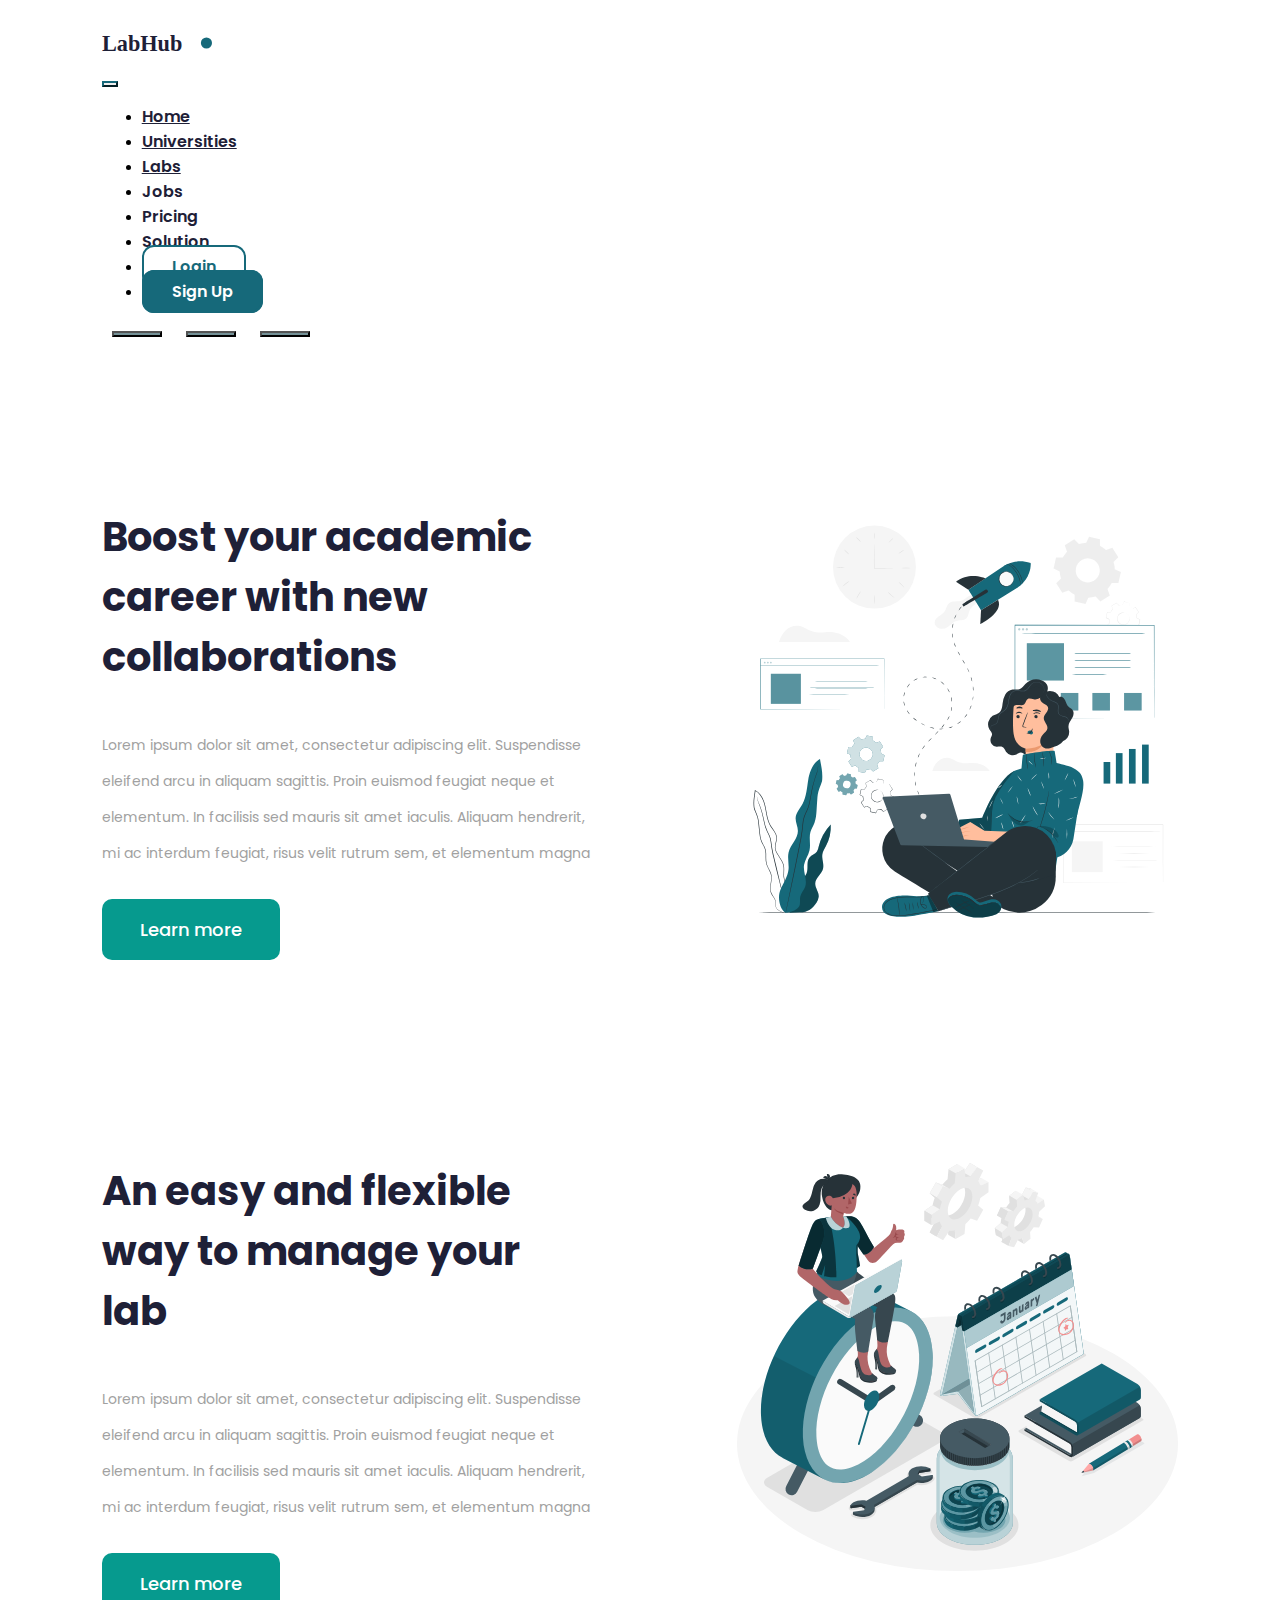
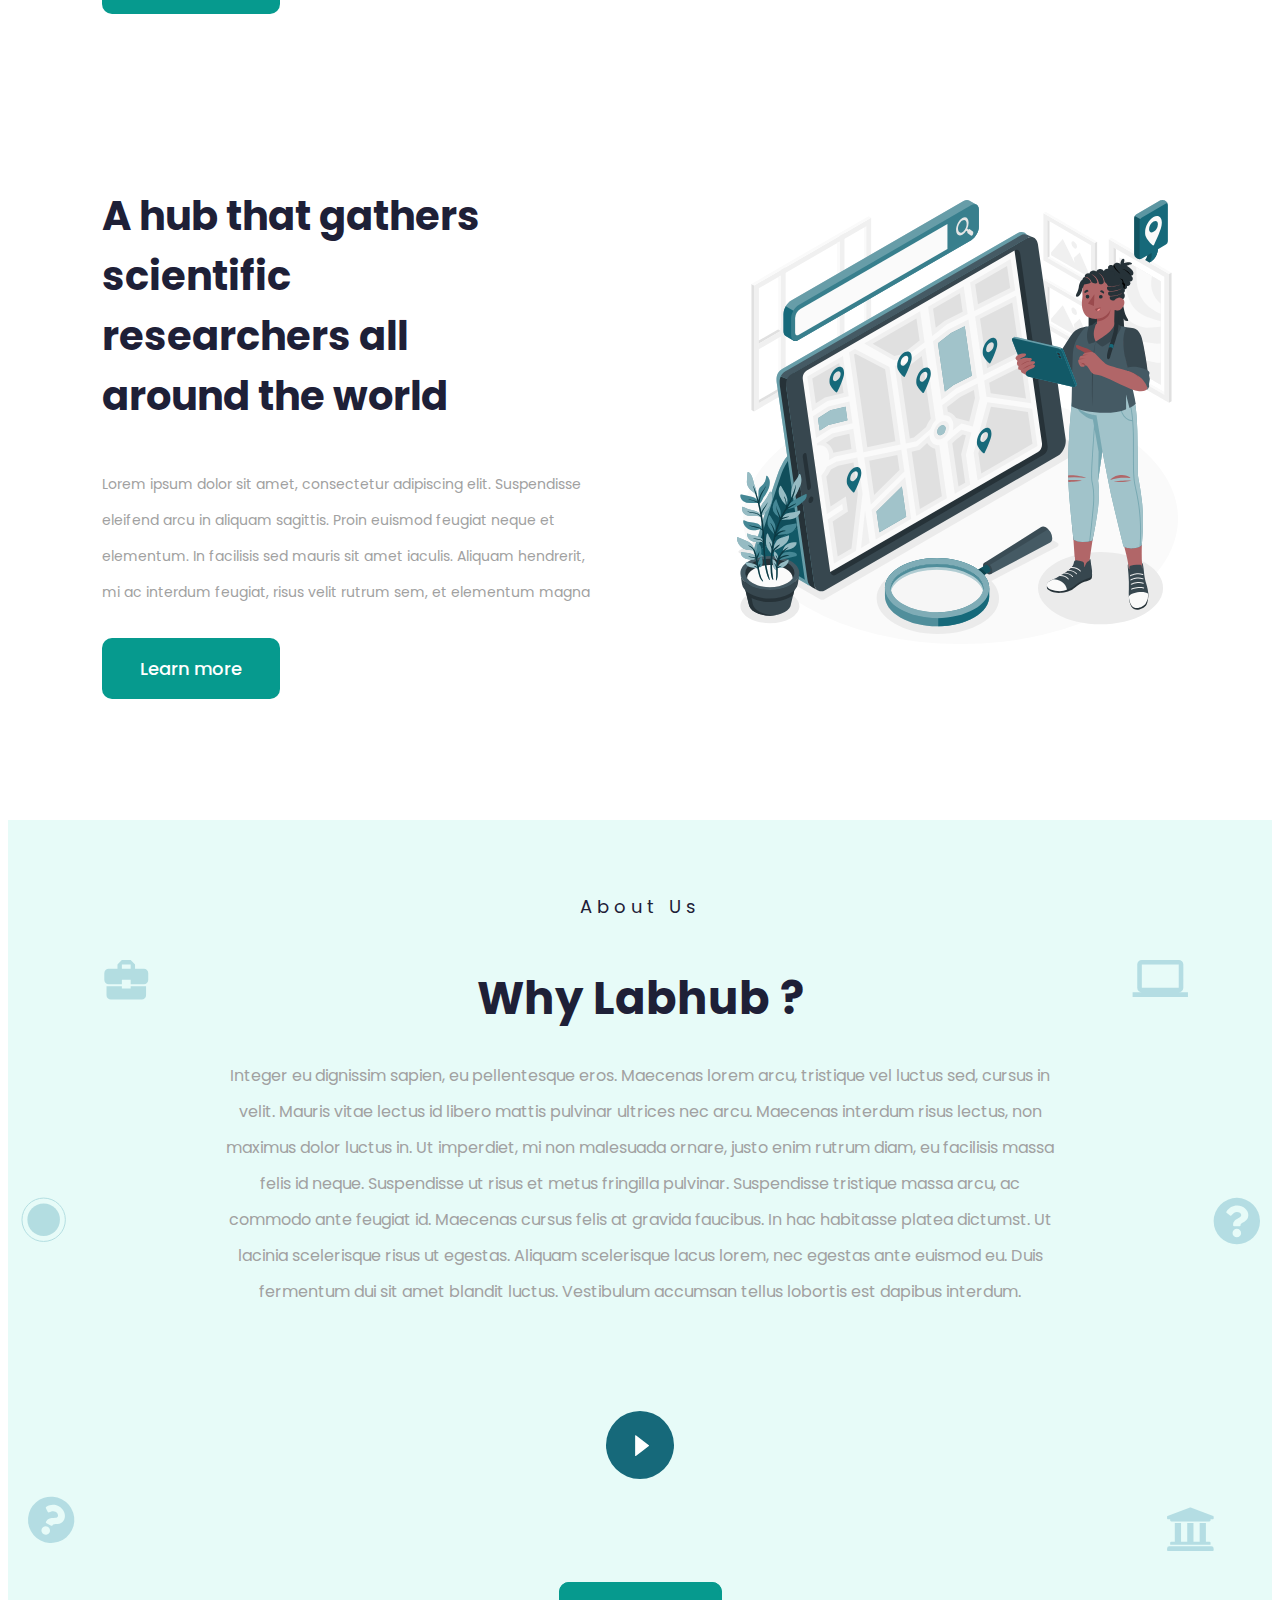
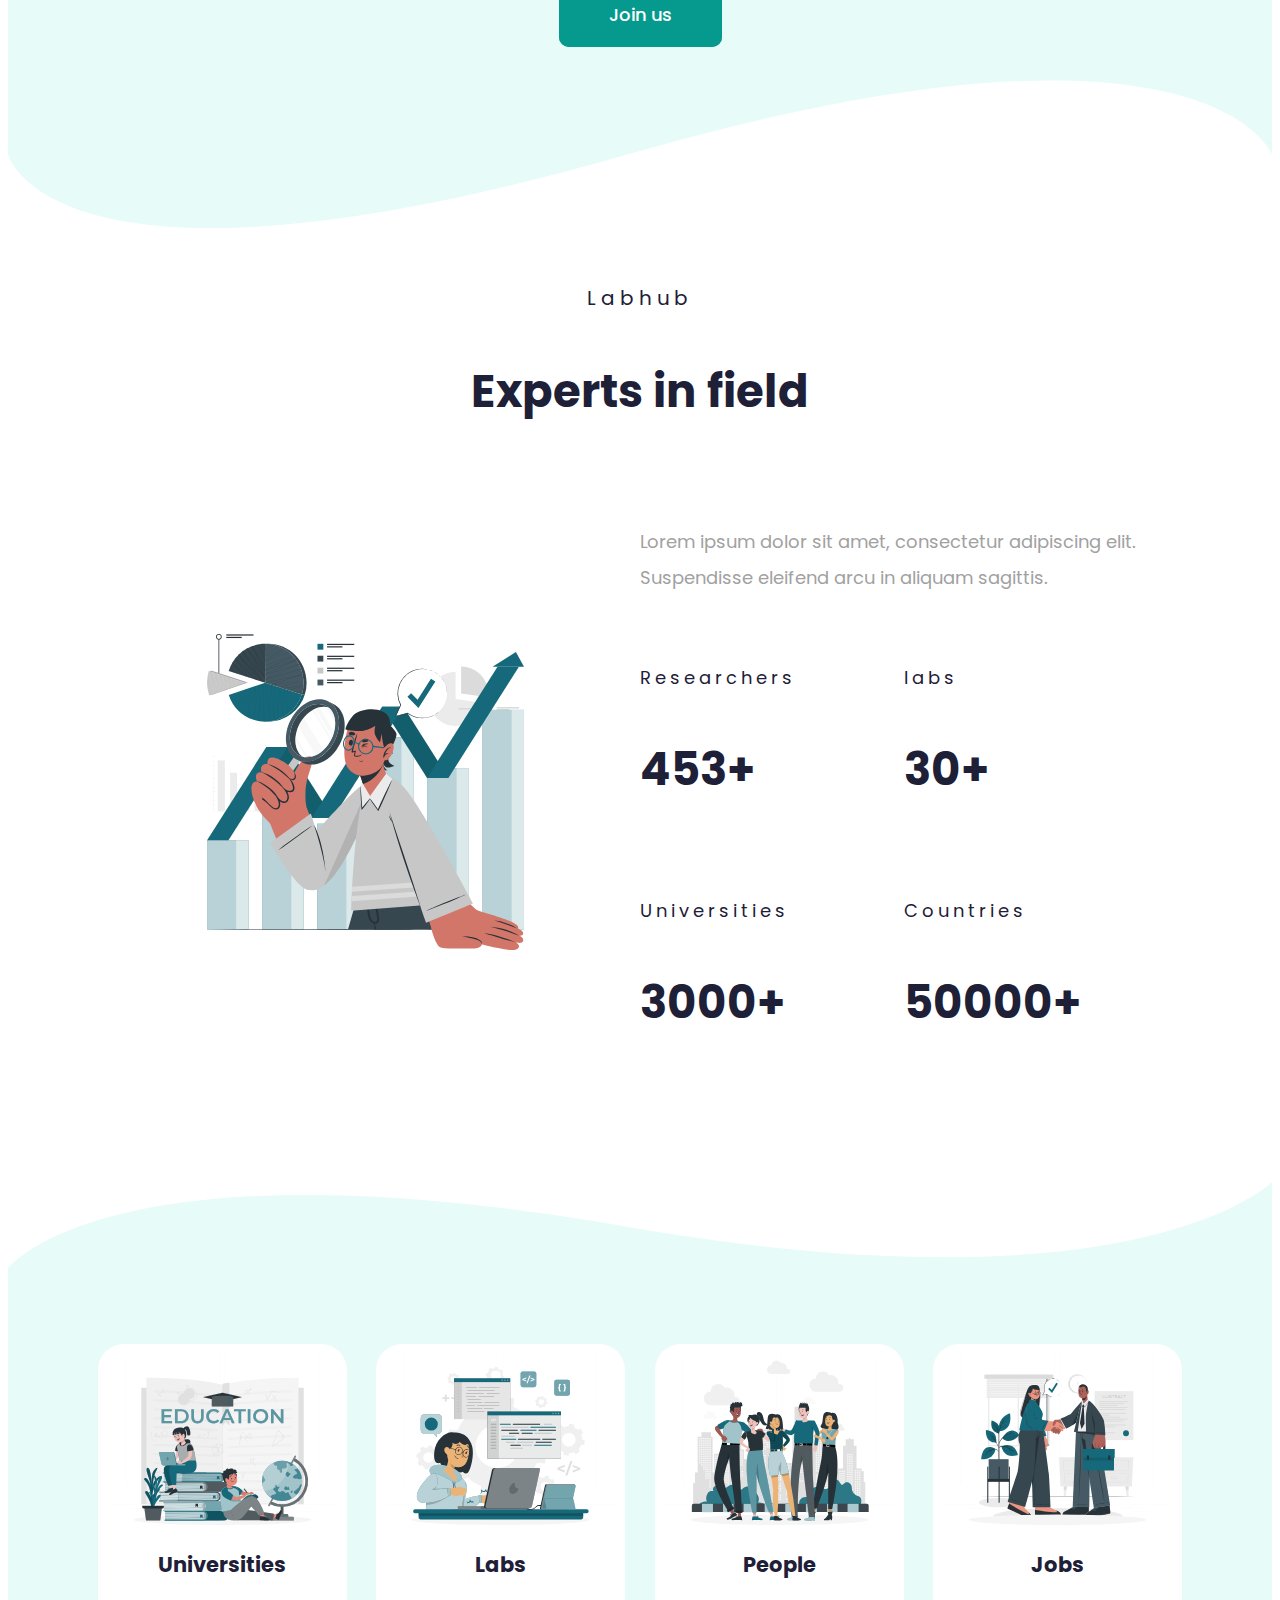
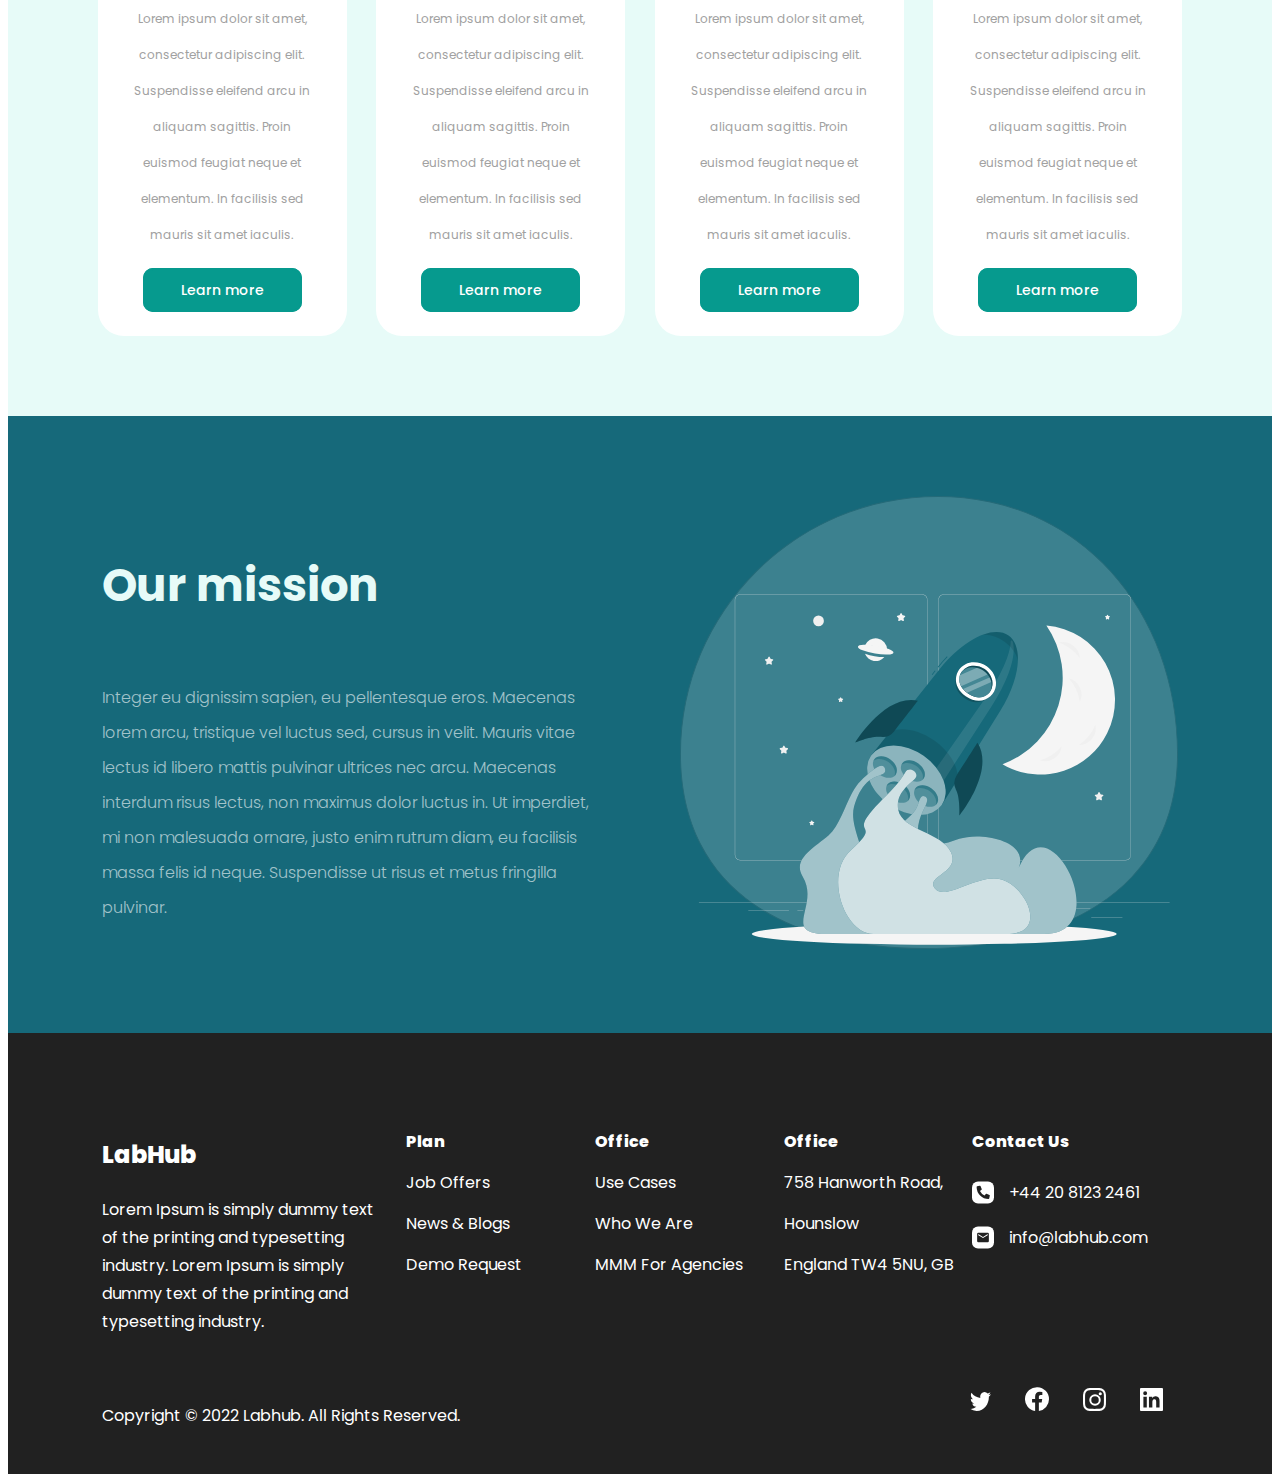
==== index.html @ 0282ce6e "add interval to carousel in home page" ====
<!DOCTYPE html>
<html lang="en">
  <head>
    <meta charset="UTF-8" />
    <meta http-equiv="X-UA-Compatible" content="IE=edge" />
    <meta name="viewport" content="width=device-width, initial-scale=1.0" />
    <link rel="stylesheet" href="css/home.css" type="text/css" />
    <link
      href="https://cdn.jsdelivr.net/npm/bootstrap@5.1.3/dist/css/bootstrap.min.css"
      rel="stylesheet"
      integrity="sha384-1BmE4kWBq78iYhFldvKuhfTAU6auU8tT94WrHftjDbrCEXSU1oBoqyl2QvZ6jIW3"
      crossorigin="anonymous"
    />
    <title>LabHub</title>
  </head>
  <body>
    <!-- Navbar -->
    <section id="home__navigation">
      <nav class="navbar navbar-expand-lg navbar-light">
        <div class="container-fluid menu">
          <div>
            <img class="logo" src="./img/logo.svg" />
          </div>
          <button
            class="navbar-toggler"
            type="button"
            data-bs-toggle="collapse"
            data-bs-target="#navbarNav"
            aria-controls="navbarNav"
            aria-expanded="false"
            aria-label="Toggle navigation"
          >
            <span class="navbar-toggler-icon"></span>
          </button>
          <div
            class="collapse navbar-collapse justify-content-end"
            id="navbarNav"
          >
            <ul class="navbar-nav">
              <li class="nav-item">
                <a class="nav-link active-page" href="/home.html">Home</a>
              </li>
              <li class="nav-item">
                <a class="nav-link" href="">Universities</a>
              </li>
              <li class="nav-item">
                <a class="nav-link" href="/labs.html">Labs</a>
              </li>
              <li class="nav-item">
                <a class="nav-link">Jobs</a>
              </li>
              <li class="nav-item">
                <a class="nav-link">Pricing</a>
              </li>
              <li class="nav-item">
                <a class="nav-link">Solution</a>
              </li>
              <li class="nav-item">
                <a class="nav-link">Login</a>
              </li>
              <li class="nav-item">
                <a class="nav-link">Sign Up</a>
              </li>
            </ul>
          </div>
        </div>
      </nav>
    </section>

    <!-- Section manage lab ------->
    <section id="home__manage__lab">
      <div
        id="carouselExampleCaptions"
        class="carousel slide"
        data-interval="1000"
        data-bs-ride="carousel"
      >
        <div class="carousel-indicators">
          <button
            type="button"
            data-bs-target="#carouselExampleCaptions"
            data-bs-slide-to="0"
            class="active"
            aria-current="true"
            aria-label="Slide 1"
          ></button>
          <button
            type="button"
            data-bs-target="#carouselExampleCaptions"
            data-bs-slide-to="1"
            aria-label="Slide 2"
          ></button>
          <button
            type="button"
            data-bs-target="#carouselExampleCaptions"
            data-bs-slide-to="2"
            aria-label="Slide 3"
          ></button>
        </div>
        <div class="carousel-inner">
          <div class="carousel-item active">
            <div class="section-manage-lab">
              <div class="description-manage-lab">
                <p>Boost your academic career with new collaborations</p>
                <p>
                  Lorem ipsum dolor sit amet, consectetur adipiscing elit.
                  Suspendisse eleifend arcu in aliquam sagittis. Proin euismod
                  feugiat neque et elementum. In facilisis sed mauris sit amet
                  iaculis. Aliquam hendrerit, mi ac interdum feugiat, risus
                  velit rutrum sem, et elementum magna
                </p>
                <div class="learn-more">
                  <a class="btn-learn-more">Learn more</a>
                </div>
              </div>
              <div class="time-management">
                <img src="./img/startup-life-pana.svg" />
              </div>
            </div>
          </div>
          <div class="carousel-item">
            <div class="section-manage-lab">
              <div class="description-manage-lab">
                <p>An easy and flexible way to manage your lab</p>
                <p>
                  Lorem ipsum dolor sit amet, consectetur adipiscing elit.
                  Suspendisse eleifend arcu in aliquam sagittis. Proin euismod
                  feugiat neque et elementum. In facilisis sed mauris sit amet
                  iaculis. Aliquam hendrerit, mi ac interdum feugiat, risus
                  velit rutrum sem, et elementum magna
                </p>
                <div class="learn-more">
                  <a class="btn-learn-more">Learn more</a>
                </div>
              </div>
              <div class="time-management">
                <img src="./img/time-management.svg" />
              </div>
            </div>
          </div>
          <div class="carousel-item">
            <div class="section-manage-lab">
              <div class="description-manage-lab">
                <p>
                  A hub that gathers scientific researchers all around the world
                </p>
                <p>
                  Lorem ipsum dolor sit amet, consectetur adipiscing elit.
                  Suspendisse eleifend arcu in aliquam sagittis. Proin euismod
                  feugiat neque et elementum. In facilisis sed mauris sit amet
                  iaculis. Aliquam hendrerit, mi ac interdum feugiat, risus
                  velit rutrum sem, et elementum magna
                </p>
                <div class="learn-more">
                  <a class="btn-learn-more">Learn more</a>
                </div>
              </div>
              <div class="time-management">
                <img src="./img/location-search-amico.svg" />
              </div>
            </div>
          </div>
        </div>
      </div>
    </section>
    <!-- About Us -->
    <section id="home__about__us">
      <div class="about-labhub">
        <div class="icons">
          <img class="img-icons" src="./img/icons.svg" alt="" />
        </div>
        <div class="why-labhub">
          <p>About Us</p>
          <p>Why Labhub ?</p>
          <p>
            Integer eu dignissim sapien, eu pellentesque eros. Maecenas lorem
            arcu, tristique vel luctus sed, cursus in velit. Mauris vitae lectus
            id libero mattis pulvinar ultrices nec arcu. Maecenas interdum risus
            lectus, non maximus dolor luctus in. Ut imperdiet, mi non malesuada
            ornare, justo enim rutrum diam, eu facilisis massa felis id neque.
            Suspendisse ut risus et metus fringilla pulvinar. Suspendisse
            tristique massa arcu, ac commodo ante feugiat id. Maecenas cursus
            felis at gravida faucibus. In hac habitasse platea dictumst. Ut
            lacinia scelerisque risus ut egestas. Aliquam scelerisque lacus
            lorem, nec egestas ante euismod eu. Duis fermentum dui sit amet
            blandit luctus. Vestibulum accumsan tellus lobortis est dapibus
            interdum.
          </p>

          <div class="media">
            <video id="video">
              <source src="./video/teams-video.mp4" />
            </video>
            <img
              id="btn-play"
              src="./img/play.svg"
              alt=""
              onclick="playPause()"
            />
          </div>
          <div class="join-us"><a class="btn-join">Join us</a></div>
        </div>
      </div>
      <!-- Experts field -->
    </section>
    <section id="home__experts__field">
      <div class="experts">
        <p>Labhub</p>
        <p>Experts in field</p>
      </div>
    </section>
    <!-- Statistics -->
    <section id="home__statistics">
      <div class="analyze">
        <div class="data">
          <img src="./img/analyze-cuate.svg" alt="" />
        </div>
        <div class="data-statistics">
          <div class="description-data">
            <p>
              Lorem ipsum dolor sit amet, consectetur adipiscing elit.
              Suspendisse eleifend arcu in aliquam sagittis.
            </p>
          </div>
          <div class="researchers-labs">
            <div class="researchers">
              <p>Researchers</p>
              <p><span id="researchers-animation" class="researchers-counter">453</span>+</p>
            </div>
            <div class="labs">
              <p>labs</p>
              <p><span id="expert-lab-animation">30</span>+</p>
            </div>
          </div>
          <div class="universities-countries">
            <div class="universities">
              <p>Universities</p>
              <p><span id="expert-universitites-animation" class="universities-counter">3000</span>+</p>
            </div>
            <div class="countries">
              <p>Countries</p>
              <p><span id="expert-countries-animation">50000</span>+</p>
            </div>
          </div>
        </div>
      </div>
    </section>
    <!-- Details Labhub -->
    <section id="home__details__labhub">
      <div class="details-cover">
        <div class="services">
          <div class="details-services">
            <img src="./img/universities.svg" />
            <p>Universities</p>
            <p>
              Lorem ipsum dolor sit amet, consectetur adipiscing elit.
              Suspendisse eleifend arcu in aliquam sagittis. Proin euismod
              feugiat neque et elementum. In facilisis sed mauris sit amet
              iaculis.
            </p>
            <a class="btn-learn">Learn more</a>
          </div>

          <div class="details-services">
            <img src="./img/labs.svg" />
            <p>Labs</p>
            <p>
              Lorem ipsum dolor sit amet, consectetur adipiscing elit.
              Suspendisse eleifend arcu in aliquam sagittis. Proin euismod
              feugiat neque et elementum. In facilisis sed mauris sit amet
              iaculis.
            </p>
            <a class="btn-learn">Learn more</a>
          </div>

          <div class="details-services">
            <img src="./img/people.svg" />
            <p>People</p>
            <p>
              Lorem ipsum dolor sit amet, consectetur adipiscing elit.
              Suspendisse eleifend arcu in aliquam sagittis. Proin euismod
              feugiat neque et elementum. In facilisis sed mauris sit amet
              iaculis.
            </p>
            <a class="btn-learn">Learn more</a>
          </div>

          <div class="details-services">
            <img src="./img/jobs.svg" />
            <p>Jobs</p>
            <p>
              Lorem ipsum dolor sit amet, consectetur adipiscing elit.
              Suspendisse eleifend arcu in aliquam sagittis. Proin euismod
              feugiat neque et elementum. In facilisis sed mauris sit amet
              iaculis.
            </p>
            <a class="btn-learn">Learn more</a>
          </div>
        </div>
      </div>
    </section>
    <!-- Our Mission -->
    <section id="home__our__mission">
      <div class="mission">
        <div class="details-mission">
          <p>Our mission</p>
          <p>
            Integer eu dignissim sapien, eu pellentesque eros. Maecenas lorem
            arcu, tristique vel luctus sed, cursus in velit. Mauris vitae lectus
            id libero mattis pulvinar ultrices nec arcu. Maecenas interdum risus
            lectus, non maximus dolor luctus in. Ut imperdiet, mi non malesuada
            ornare, justo enim rutrum diam, eu facilisis massa felis id neque.
            Suspendisse ut risus et metus fringilla pulvinar.
          </p>
        </div>
        <div class="rocket">
          <img src="./img/to-the-stars.svg" />
        </div>
      </div>
    </section>
    <!-- Footer -->
    <footer id="home__footer">
      <div class="our-links">
        <div class="description-labhub">
          <p>LabHub</p>
          <p>
            Lorem Ipsum is simply dummy text of the printing and typesetting
            industry. Lorem Ipsum is simply dummy text of the printing and
            typesetting industry.
          </p>
        </div>
        <div class="details-link">
          <p>Plan</p>
          <p class="custom-links">Job Offers</p>
          <p class="custom-links">News & Blogs</p>
          <p class="custom-links">Demo Request</p>
        </div>
        <div class="details-link">
          <p>Office</p>
          <p class="custom-links">Use Cases</p>
          <p class="custom-links">Who We Are</p>
          <p class="custom-links">MMM For Agencies</p>
        </div>
        <div class="details-link">
          <p>Office</p>
          <p class="custom-links">758 Hanworth Road,</p>
          <p class="custom-links">Hounslow</p>
          <p class="custom-links">England TW4 5NU, GB</p>
        </div>
        <div class="contact-us">
          <p>Contact Us</p>
          <div class="number-phone">
            <img src="./img/phone.svg" />
            <p>+44 20 8123 2461</p>
          </div>
          <div class="email">
            <img src="./img/email.svg" />
            <p>info@labhub.com</p>
          </div>
        </div>
      </div>
      <div class="social-media">
        <div class="copyrigt">
          <p>Copyright © 2022 Labhub. All Rights Reserved.</p>
        </div>
        <div class="social-media-img">
          <img src="./img/logo-twitter.svg" />
          <img src="./img/logo-facebook.svg" />
          <img src="./img/logo-instagram.svg" />
          <img src="./img/logo-linkedin.svg" />
        </div>
      </div>
    </footer>
    <script
      src="https://cdn.jsdelivr.net/npm/bootstrap@5.1.3/dist/js/bootstrap.bundle.min.js"
      integrity="sha384-ka7Sk0Gln4gmtz2MlQnikT1wXgYsOg+OMhuP+IlRH9sENBO0LRn5q+8nbTov4+1p"
      crossorigin="anonymous"
    ></script>
    <script src="js/home.js"></script>
  </body>
</html>
---- css/home.css ----
@import url(../font.css);

html {
  height: 100%;
}

body {
  height: 100%;
}

/* Navbar */
#home__navigation .logo {
  vertical-align: initial;
  width: 110px;
  height: 46px;
}
#home__navigation .menu {
  padding-left: 7.321vw;
  padding-right: 7.321vw;
  margin-top: 20px;
}
#home__navigation ul li a {
  font-family: Poppins-SemiBold;
  font-size: 16px;
  font-weight: 900;
  color: #1e2037;
  margin-right: 16px;
  cursor: pointer;
}
#home__navigation .navbar-toggler:focus {
  box-shadow: 0 0 0 0.1rem;
}
#home__navigation .navbar-light .navbar-toggler {
  color: #16697a;
  border-color: #16697a;
}

#home__navigation ul li:nth-child(7) a {
  font-family: Poppins-SemiBold;
  color: #16697a;
  font-size: 16px;
  border-radius: 12px;
  border: 2px solid #16697a;
  padding: 8px 28px;
}
#home__navigation ul li:nth-child(8) a {
  font-family: Poppins-SemiBold;
  color: #ffffff;
  font-size: 16px;
  border-radius: 12px;
  border: 2px solid #16697a;
  background-color: #16697a;
  padding: 8px 28px;
  margin-right: 0px;
}

#home__manage__lab {
  /*   min-height: calc(100vh - 45px); */
  padding-left: 7.321vw;
  margin-bottom: 60px;
  padding-right: 7.321vw;
}
#home__manage__lab .section-manage-lab {
  margin-top: 100px;
  display: flex;
}
#home__manage__lab .description-manage-lab {
  width: 50%;
}
#home__manage__lab .time-management {
  width: 50%;
  text-align: end;
}
#home__manage__lab .section-manage-lab p:nth-child(1) {
  font-family: Poppins-Bold;
  font-size: 40px;
  color: #1e2037;
  margin-bottom: 40px;
  padding-right: 80px;
}
#home__manage__lab .section-manage-lab p:nth-child(2) {
  font-family: Poppins-Regular;
  font-size: 0.85vw;
  color: #a1a1a1;
  line-height: 36px;
  padding-right: 35px;
}

#home__manage__lab .learn-more {
  margin-top: 45px;
  padding-bottom: 20px;
}
#home__manage__lab .btn-learn-more {
  padding: 18px 38px;
  background-color: #069a8e;
  border-radius: 10px;
  border-color: #069a8e;
  border-style: none;
  color: white;
  text-align: center;
  cursor: pointer;
  font-family: Poppins-Medium;
  font-size: 18px;
  text-decoration: none;
}
#home__manage__lab .time-management img {
  width: 550px;
  height: 550px;
}
#home__manage__lab .carousel {
  padding-bottom: 58px;
}
#home__manage__lab .carousel-indicators {
  margin-bottom: 0rem;
}
#home__manage__lab .carousel-indicators [data-bs-target] {
  width: 50px;
  height: 6px;
  margin-right: 10px;
  margin-left: 10px;
}
#home__manage__lab .carousel-indicators button {
  background-color: #749197;
}
/* About Us */
#home__about__us .about-labhub {
  background: url("../img/about-us.svg") no-repeat 5% 100%;
  background-size: cover;
  padding-top: 140px;
  padding-bottom: 200px;
}
#home__about__us .icons {
  text-align: center;
}
#home__about__us .img-icons {
  max-width: 100%;
  max-height: 100%;
}
#home__about__us .why-labhub {
  margin-top: -680px;
  text-align: center;
  padding-right: 200px;
  padding-left: 200px;
}
#home__about__us .why-labhub p:nth-child(1) {
  font-family: Poppins-Regular;
  font-size: 18px;
  color: #1e2037;
  letter-spacing: 5px;
}
#home__about__us .why-labhub p:nth-child(2) {
  font-family: Poppins-Bold;
  font-size: 45px;
  color: #1e2037;
  margin-bottom: 25px;
}
#home__about__us .why-labhub p:nth-child(3) {
  font-family: Poppins-Regular;
  font-size: 16px;
  color: #a1a1a1;
  line-height: 36px;
  margin-bottom: 60px;
}
#home__about__us .media {
  padding-bottom: 26px;
  display: flex;
  justify-content: center;
  align-items: center;
  border-radius: 20px;
  overflow: hidden;
  position: relative;
}
#home__about__us .media img {
  position: absolute;
  cursor: pointer;
}

video {
  width: 40vw;
  border-radius: 28px;
  cursor: pointer;
  position: relative;
  left: 0;
  top: 0;
  opacity: 1;
}

#home__about__us .btn-join {
  font-family: Poppins-Medium;
  color: #ffffff;
  font-size: 18px;
  border-radius: 10px;
  border: 2px solid #069a8e;
  background-color: #069a8e;
  padding: 18px 48px;
  text-decoration: none;
  cursor: pointer;
}
#home__about__us .join-us {
  margin-top: 55px;
}
/* Expert Field */
#home__experts__field .experts {
  text-align: center;
  margin-top: 55px;
}
#home__experts__field .experts p:nth-child(1) {
  font-family: Poppins-Regular;
  font-size: 20px;
  color: #1e2037;
  letter-spacing: 5px;
}
#home__experts__field .experts p:nth-child(2) {
  font-family: Poppins-Bold;
  font-size: 45px;
  color: #1e2037;
}
/*Statistics*/
#home__statistics {
  padding-left: 7.321vw;
  padding-right: 7.321vw;
}
#home__statistics .analyze {
  display: flex;
  text-align: center;
  margin-top: 80px;
}
#home__statistics .data-statistics {
  width: 50%;
  text-align: left;
  padding-right: 10px;
  padding-left: 10px;
}
#home__statistics .data {
  width: 50%;
}
#home__statistics .data img {
  width: 60%;
}
#home__statistics .researchers-labs {
  display: flex;
  margin-bottom: 30px;
}
#home__statistics .universities-countries {
  display: flex;
}
#home__statistics .researchers {
  width: 50%;
}
#home__statistics .labs {
  width: 50%;
}
#home__statistics .universities {
  width: 50%;
}
#home__statistics .countries {
  width: 50%;
}
#home__statistics .description-data p {
  font-family: Poppins-Regular;
  font-size: 18px;
  color: #a1a1a1;
  line-height: 36px;
  text-align: start;
  margin-bottom: 50px;
}
#home__statistics .researchers p:nth-child(1) {
  font-family: Poppins-Regular;
  font-size: 18px;
  color: #1e2037;
  margin-bottom: 7px;
  letter-spacing: 4px;
}

#home__statistics .researchers p:nth-child(2) {
  font-family: Poppins-Bold;
  font-size: 45px;

  color: #1e2037;
}
#home__statistics .labs p:nth-child(1) {
  font-family: Poppins-Regular;
  font-size: 18px;
  color: #1e2037;
  margin-bottom: 7px;
  letter-spacing: 4px;
}

#home__statistics .labs p:nth-child(2) {
  font-family: Poppins-Bold;
  font-size: 45px;
  color: #1e2037;
}

#home__statistics .universities p:nth-child(1) {
  font-family: Poppins-Regular;
  font-size: 18px;
  color: #1e2037;
  margin-bottom: 7px;
  letter-spacing: 4px;
}

#home__statistics .universities p:nth-child(2) {
  font-family: Poppins-Bold;
  font-size: 45px;
  color: #1e2037;
}

#home__statistics .countries p:nth-child(1) {
  font-family: Poppins-Regular;
  font-size: 18px;
  color: #1e2037;
  margin-bottom: 7px;
  letter-spacing: 4px;
}

#home__statistics .countries p:nth-child(2) {
  font-family: Poppins-Bold;
  font-size: 45px;
  color: #1e2037;
}

/*Details labhub*/
#home__details__labhub .details-cover {
  background: url("../img/cover-details.svg") no-repeat 0% 0%;
  background-size: cover;
  padding-bottom: 80px;
  padding-top: 2px;
  margin-top: 100px;
}
#home__details__labhub .services {
  display: flex;
  text-align: center;
  justify-content: space-evenly;
  flex-wrap: wrap;
  padding-left: 60px;
  padding-right: 60px;
  margin-top: 160px;
}
#home__details__labhub .details-services {
  background-color: #ffffff;
  width: 20%;
  border-radius: 26px;
  padding-left: 10px;
  padding-right: 10px;
  padding-top: 10px;
  padding-bottom: 35px;
}
#home__details__labhub .details-services img {
  width: 100%;
}
#home__details__labhub .details-services p:nth-child(2) {
  font-family: Poppins-Bold;
  font-size: 21px;
  color: #1e2037;
  margin-top: 20px;
}
#home__details__labhub .details-services p:nth-child(3) {
  font-family: Poppins-Regular;
  font-size: 0.8vw;
  color: #a1a1a1;
  line-height: 36px;
  padding: 0px 20px 15px 20px;
}
#home__details__labhub .btn-learn {
  font-family: Poppins-Medium;
  color: #ffffff;
  font-size: 14px;
  border-radius: 10px;
  border: 2px solid #069a8e;
  background-color: #069a8e;
  padding: 10px 36px;
  text-decoration: none;
  cursor: pointer;
}
#home__our__mission .mission {
  background-color: #16697a;
  display: flex;
  padding-left: 7.321vw;
  padding-right: 7.321vw;
  padding-top: 80px;
  padding-bottom: 80px;
  align-items: center;
}
#home__our__mission .details-mission {
  width: 50%;
  padding-right: 80px;
}
#home__our__mission .details-mission p:nth-child(1) {
  font-family: Poppins-Bold;
  font-size: 45px;
  color: #e7fbf8;
  padding-bottom: 15px;
}
#home__our__mission .details-mission p:nth-child(2) {
  font-family: Poppins-Light;
  font-size: 16px;
  color: #a2c3ca;
  line-height: 35px;
}
#home__our__mission .rocket {
  width: 50%;
  text-align: end;
}
#home__our__mission .rocket img {
  width: 80%;
}

/*Footer*/
#home__footer .our-links {
  background-color: #212121;
  color: #ffffff;
  display: flex;
  padding-right: 7.321vw;
  padding-left: 7.321vw;
  padding-top: 80px;
  padding-bottom: 10px;
}
#home__footer .description-labhub {
  width: 30%;
  padding-right: 15px;
}
#home__footer .details-link {
  width: 18%;
  padding-right: 15px;
}
#home__footer .contact-us {
  width: 18%;
  padding-right: 15px;
}
#home__footer .description-labhub p:nth-child(1) {
  font-family: Poppins-ExtraBold;
  font-size: 24px;
}
#home__footer .description-labhub p:nth-child(2) {
  font-family: Poppins-Regular;
  font-size: 16px;
  line-height: 28px;
}
#home__footer .details-link p:nth-child(1) {
  font-family: Poppins-ExtraBold;
  font-size: 16px;
}
#home__footer .custom-links {
  font-family: Poppins-Regular;
  font-size: 16px;
}
#home__footer .contact-us p:nth-child(1) {
  font-family: Poppins-ExtraBold;
  font-size: 16px;
}
#home__footer .number-phone {
  display: flex;
}
#home__footer .number-phone p {
  font-family: Poppins-Regular;
  font-size: 16px;
  margin: 10px 15px;
}
#home__footer .email p {
  font-family: Poppins-Regular;
  font-size: 16px;
  margin: 10px 15px;
}
#home__footer .email {
  display: flex;
}
#home__footer .social-media {
  padding-top: 25px;
  background-color: #212121;
  color: #ffffff;
  display: flex;
  padding-right: 7.321vw;
  padding-left: 7.321vw;
  padding-bottom: 30px;
}
#home__footer .copyrigt {
  width: 50%;
}
#home__footer .social-media-img {
  width: 50%;
  text-align: right;
}
#home__footer .social-media-img img {
  margin: 0 15px;
}
#home__footer .social-media .copyrigt p {
  font-family: Poppins-Regular;
  font-size: 16px;
}

/*  Media query */

@media (max-width: 1500px) {
  #home__manage__lab .section-manage-lab p:nth-child(2) {
    font-size: 14px;
  }
  #home__details__labhub .details-services p:nth-child(3) {
    font-size: 12px;
  }
}

@media (max-width: 1400px) {
  #home__navigation ul li a {
    margin-right: 12px;
  }
  #home__manage__lab .section-manage-lab {
    align-items: center;
  }
  #home__manage__lab .section-manage-lab p:nth-child(1) {
    padding-right: 95px;
    overflow-wrap: break-word;
  }
  #home__manage__lab .section-manage-lab p:nth-child(2) {
    line-height: 36px;
    overflow-wrap: break-word;
  }
  #home__manage__lab .time-management img {
    width: 82%;
  }
  #home__about__us .about-labhub {
    padding-left: 12px;
    padding-right: 12px;
  }
  #home__statistics .analyze {
    align-items: center;
  }
  #home__statistics .data-statistics img {
    width: 58%;
  }
  #home__our__mission .rocket img {
    width: 100%;
  }
}

@media (max-width: 1200px) {
  #home__navigation ul li:nth-child(7) a {
    padding: 8px 25px;
  }
  #home__navigation ul li:nth-child(8) a {
    padding: 8px 25px;
  }
  #home__about__us .why-labhub {
    margin-top: -58%;
  }
  video {
    height: 314px;
    width: 540px;
  }
  #home__details__labhub .details-services {
    width: 40%;
    margin-bottom: 30px;
  }
  #home__details__labhub .services {
    padding-left: 80px;
    padding-right: 80px;
  }
  #home__footer .description-labhub {
    width: 100%;
    margin-bottom: 35px;
  }
  #home__footer .details-link {
    width: 100%;
    margin-bottom: 35px;
  }
  #home__footer .contact-us {
    width: 100%;
    margin-bottom: 35px;
  }
  #home__footer .our-links {
    display: block;
    text-align: center;
  }
  #home__footer .number-phone {
    display: block;
  }
  #home__footer .email {
    display: block;
  }
  #home__footer .social-media {
    text-align: center;
    display: block;
  }
  #home__footer .copyrigt {
    width: 100%;
  }
  #home__footer .social-media-img {
    width: 100%;
    text-align: center;
  }
}
@media (max-width: 991px) {
 
  #home__navigation ul li:nth-child(7) a {
    margin-right: 0px;
    text-align: center;
    margin-bottom: 15px;
    margin-top: 15px;
    margin-left: 0px;
  }
  #home__navigation ul li:nth-child(8) a {
    margin-right: 0px;
    text-align: center;
  }
  #home__manage__lab .section-manage-lab {
    display: block;
    margin-top: 50px;
  }
  #home__manage__lab .section-manage-lab p:nth-child(1) {
    padding-right: 0px;
  }
  #home__manage__lab .section-manage-lab p:nth-child(2) {
    padding-right: 0px;
  }
  #home__manage__lab .description-manage-lab {
    width: 100%;
  }
  #home__manage__lab .time-management {
    width: 100%;
    margin-top: 45px;
    text-align: center;
  }
  #home__manage__lab .time-management img {
    width: 70%;
    height: auto;
  }
  #home__about__us .icons img {
    display: none;
  }
  #home__about__us .why-labhub {
    margin-top: -80px;
    padding-left: 30px;
    padding-right: 30px;
  }
  #home__about__us .about-labhub {
    background-image: none;
    background-color: #e7fbf8;
    height: auto;
    margin-top: 80px;
    padding-bottom: 70px;
  }

  #home__statistics .analyze {
    display: block;
  }
  #home__statistics .data {
    width: 100%;
  }
  #home__statistics .description-data p {
    text-align: center;
  }
  #home__statistics .data-statistics {
    width: 100%;
    margin-top: 25px;
  }
  #home__statistics .researchers-labs {
    text-align: center;
  }
  #home__statistics .universities-countries {
    text-align: center;
  }
  #home__details__labhub .details-cover {
    background-color: #e7fbf8;
  }
  #home__details__labhub .services {
    margin-top: 80px;
  }
  #home__our__mission .mission {
    display: block;
  }
  #home__our__mission .details-mission {
    width: 100%;
    padding-right: 10px;
    padding-left: 10px;
    text-align: center;
  }
  #home__our__mission .rocket {
    width: 100%;
    text-align: center;
    margin-top: 25px;
  }
  #home__our__mission .rocket img {
    width: 70%;
  }
}
@media (max-width: 768px) {
  #home__navigation .menu {
    padding-left: 5.321vw;
    padding-right: 5.321vw;
  }
  #home__manage__lab {
    padding-left: 5.321vw;
    padding-right: 5.321vw;
  }
  #home__manage__lab .description-manage-lab {
    text-align: center;
  }
  video {
    height: auto;
    width: 100%;
  }
  #home__details__labhub .services {
    padding-left: 20px;
    padding-right: 20px;
    display: block;
  }
  #home__details__labhub .details-services {
    width: 65%;
    margin-left: auto;
    margin-right: auto;
  }
  #home__our__mission .details-mission {
    text-align: center;
    padding-right: 25px;
    padding-left: 25px;
  }
}
@media (max-width: 500px) {
  #about-us .joins-us {
    margin-top: 25px;
  }
  #about-us .btn-join {
    padding: 16px 36px;
  }
  #home__statistics .researchers-labs {
    display: block;
    text-align: center;
    margin-top: 15px;
  }
  #home__statistics .universities-countries {
    display: block;
    text-align: center;
  }
  #home__statistics .researchers {
    width: 100%;
  }
  #home__statistics .labs {
    width: 100%;
  }
  #home__statistics .universities {
    width: 100%;
  }
  #home__statistics .countries {
    width: 100%;
  }
  #home__details__labhub .details-services {
    width: 85%;
  }
  #home__details__labhub .btn-learn {
    padding: 10px 20px;
  }
  #home__footer .social-media-img img {
    margin: 0px 5px;
  }
}

/*Animation*/
.animation-researchers::after {
  content: counter(count);
  animation: researchers 1s forwards;
  counter-reset: none;
}
.animation-labs::after {
  content: counter(count);
  animation: labs 1s forwards;
  counter-reset: none;
  scroll-behavior: smooth;
}
.animation-universities::after {
  content: counter(count);
  animation: universities 1s forwards;
  counter-reset: none;
}
.animation-countries::after {
  content: counter(count);
  animation: countries 1s forwards;
  counter-reset: none;
}
/* @keyframes countries {
  0% {
    counter-increment: count 0;
  }
  10% {
    counter-increment: count 1;
  }
  15% {
    counter-increment: count 2;
  }
  20% {
    counter-increment: count 3;
  }
  30% {
    counter-increment: count 4;
  }
  40% {
    counter-increment: count 5;
  }
  45% {
    counter-increment: count 6;
  }
  50% {
    counter-increment: count 7;
  }
  60% {
    counter-increment: count 8;
  }
  70% {
    counter-increment: count 9;
  }
  75% {
    counter-increment: count 10;
  }
  80% {
    counter-increment: count 11;
  }
  90% {
    counter-increment: count 12;
  }
  100% {
    counter-increment: count 13;
  }
}
@keyframes universities {
  0% {
    counter-increment: count 0;
  }
  20% {
    counter-increment: count 100;
  }
  40% {
    counter-increment: count 200;
  }
  60% {
    counter-increment: count 300;
  }
  70% {
    counter-increment: count 400;
  }
  80% {
    counter-increment: count 500;
  }
  100% {
    counter-increment: count 600;
  }
}

@keyframes labs {
  0% {
    counter-increment: count 0;
  }
  20% {
    counter-increment: count 250;
  }
  40% {
    counter-increment: count 500;
  }
  60% {
    counter-increment: count 750;
  }
  80% {
    counter-increment: count 1000;
  }
  100% {
    counter-increment: count 1250;
  }
}

@keyframes researchers {
  10% {
    counter-increment: count 1000;
  }
  20% {
    counter-increment: count 2000;
  }
  30% {
    counter-increment: count 3000;
  }
  40% {
    counter-increment: count 4000;
  }
  50% {
    counter-increment: count 5000;
  }
  60% {
    counter-increment: count 6000;
  }
  70% {
    counter-increment: count 7000;
  }
  80% {
    counter-increment: count 8000;
  }
  90% {
    counter-increment: count 9000;
  }
  100% {
    counter-increment: count 10000;
  }
}
 */
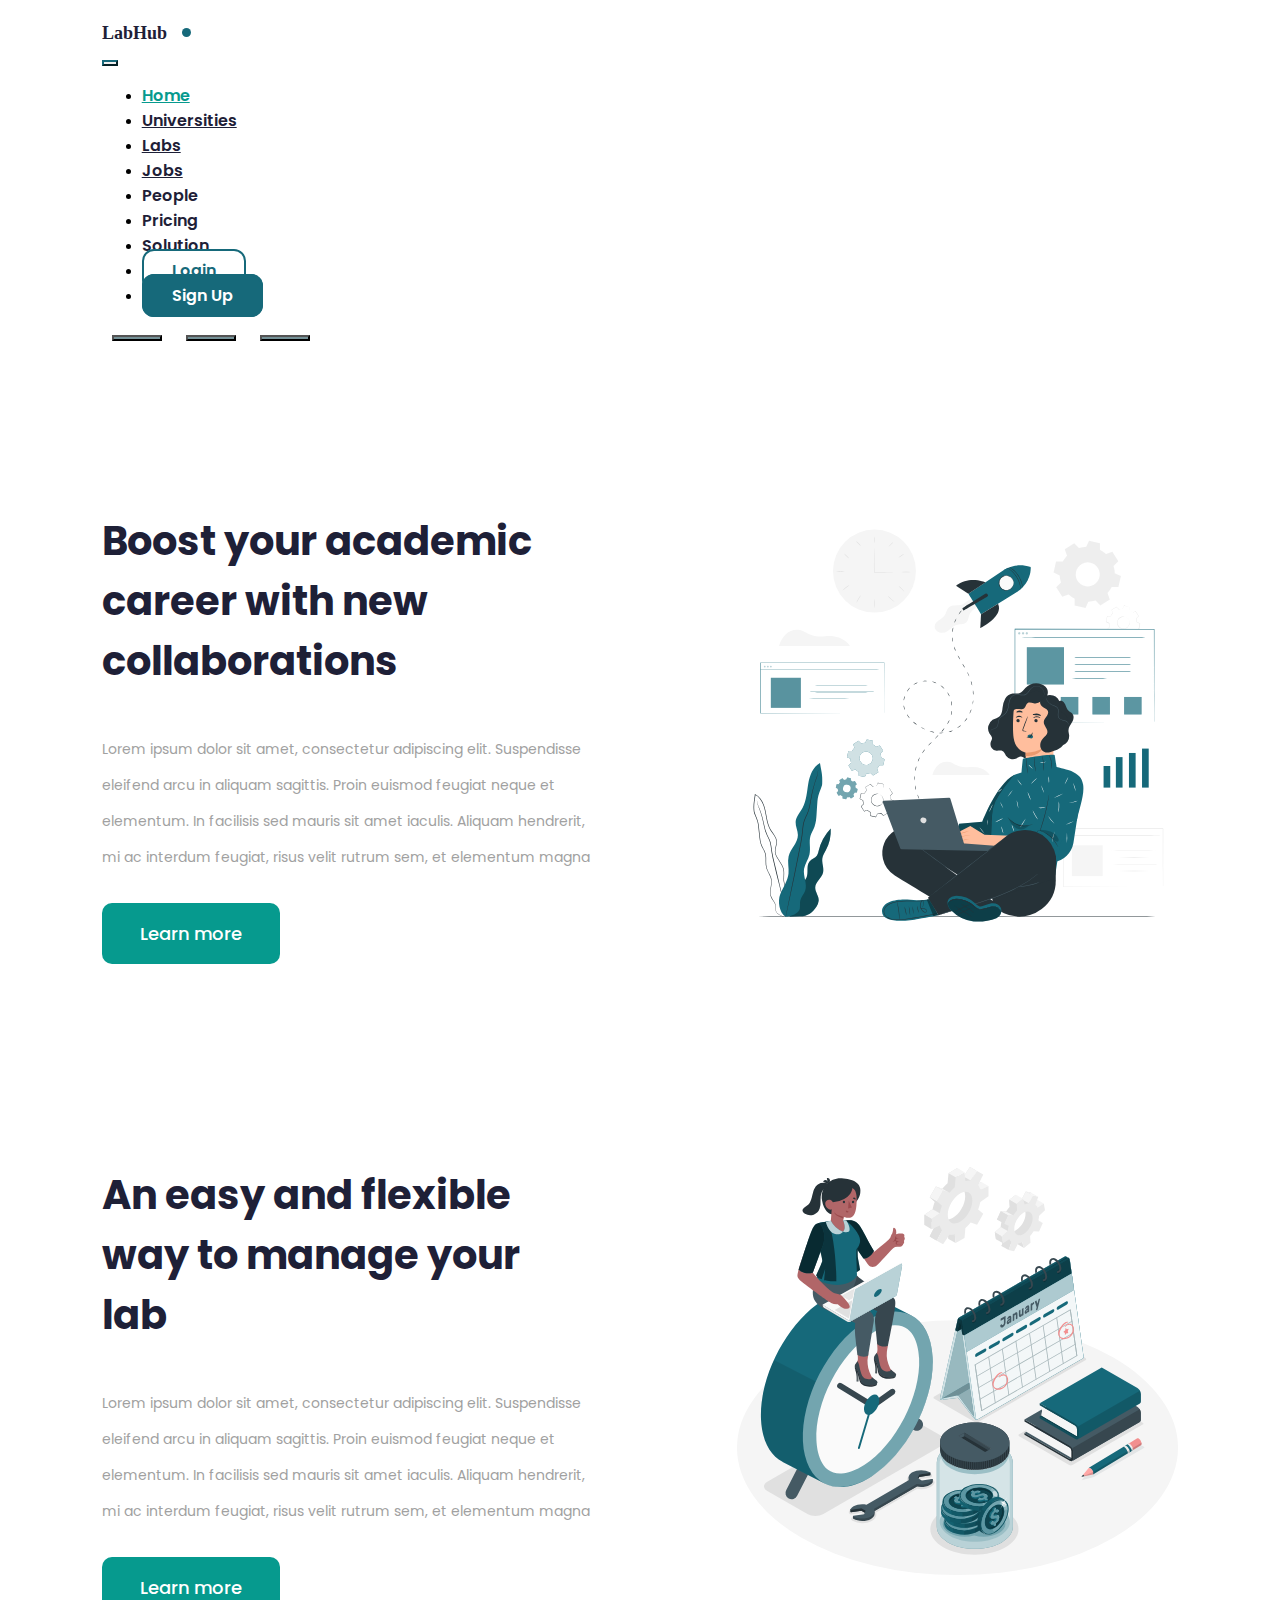
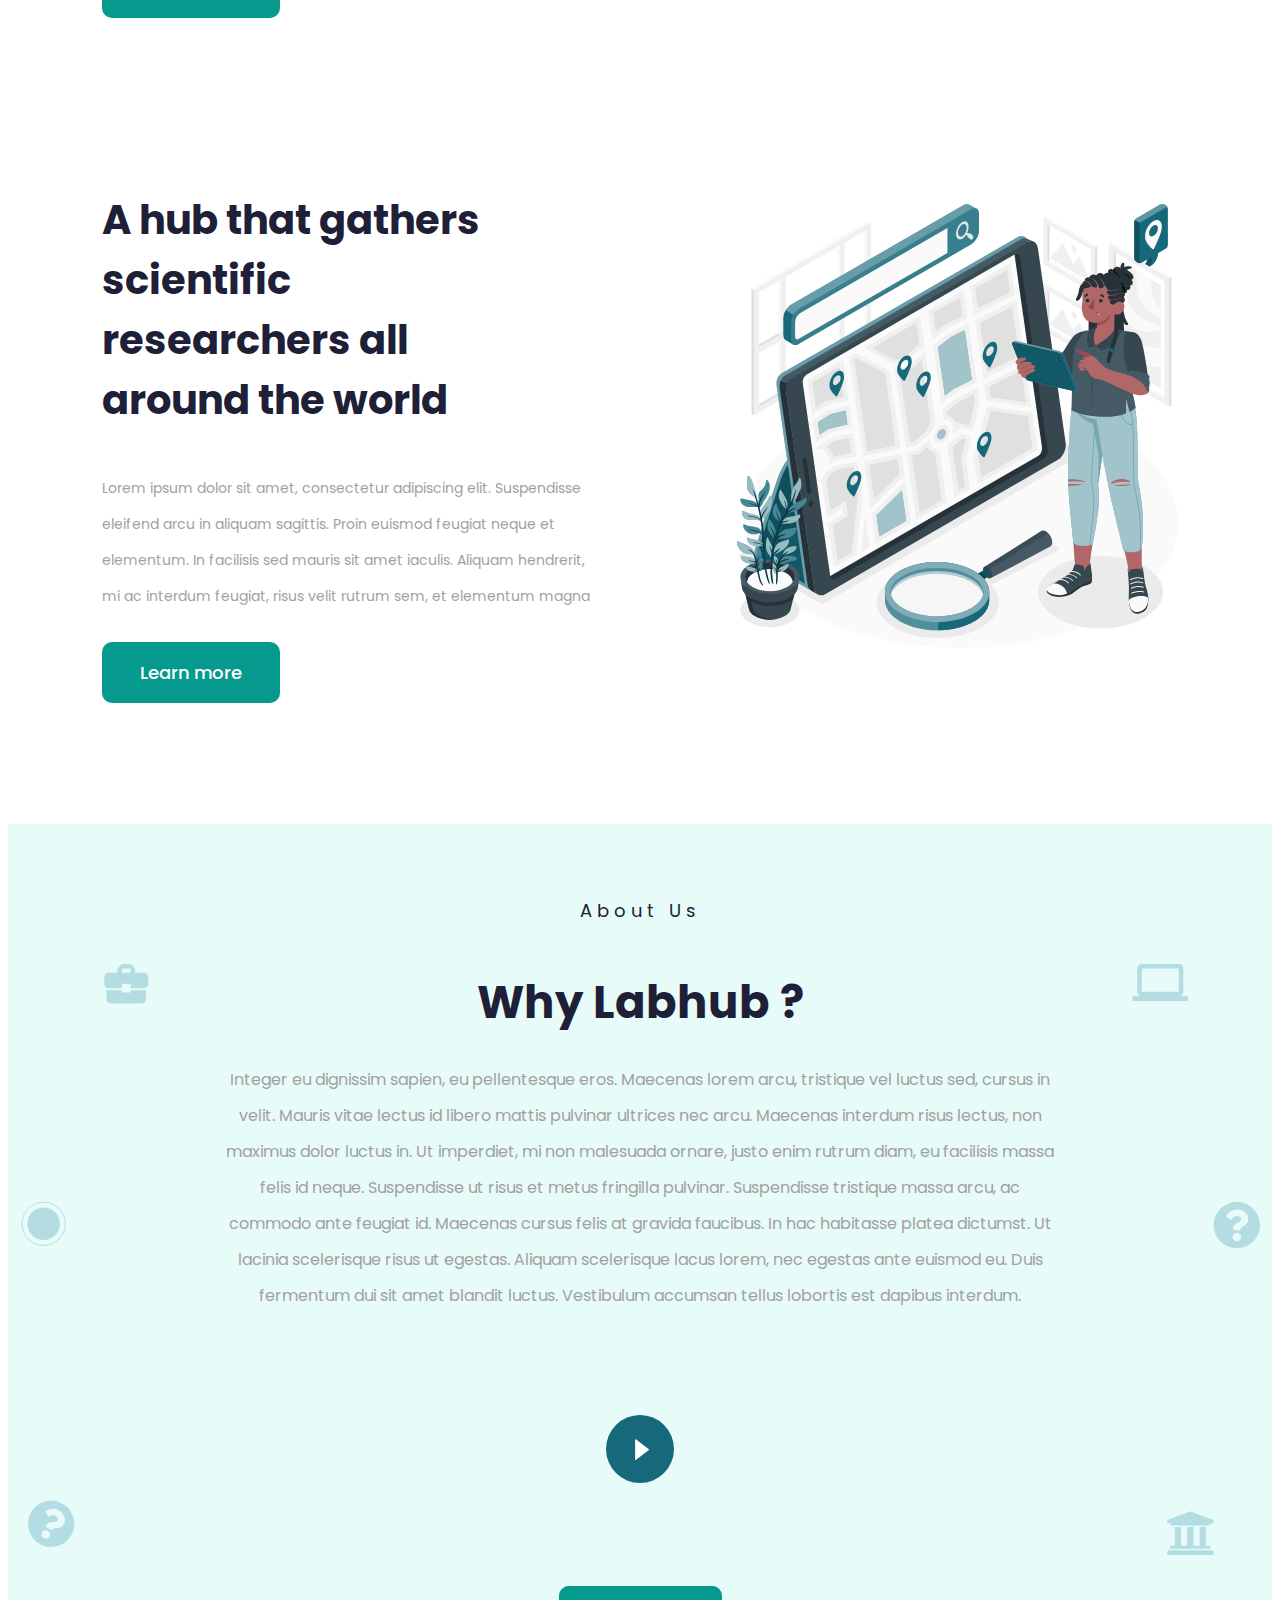
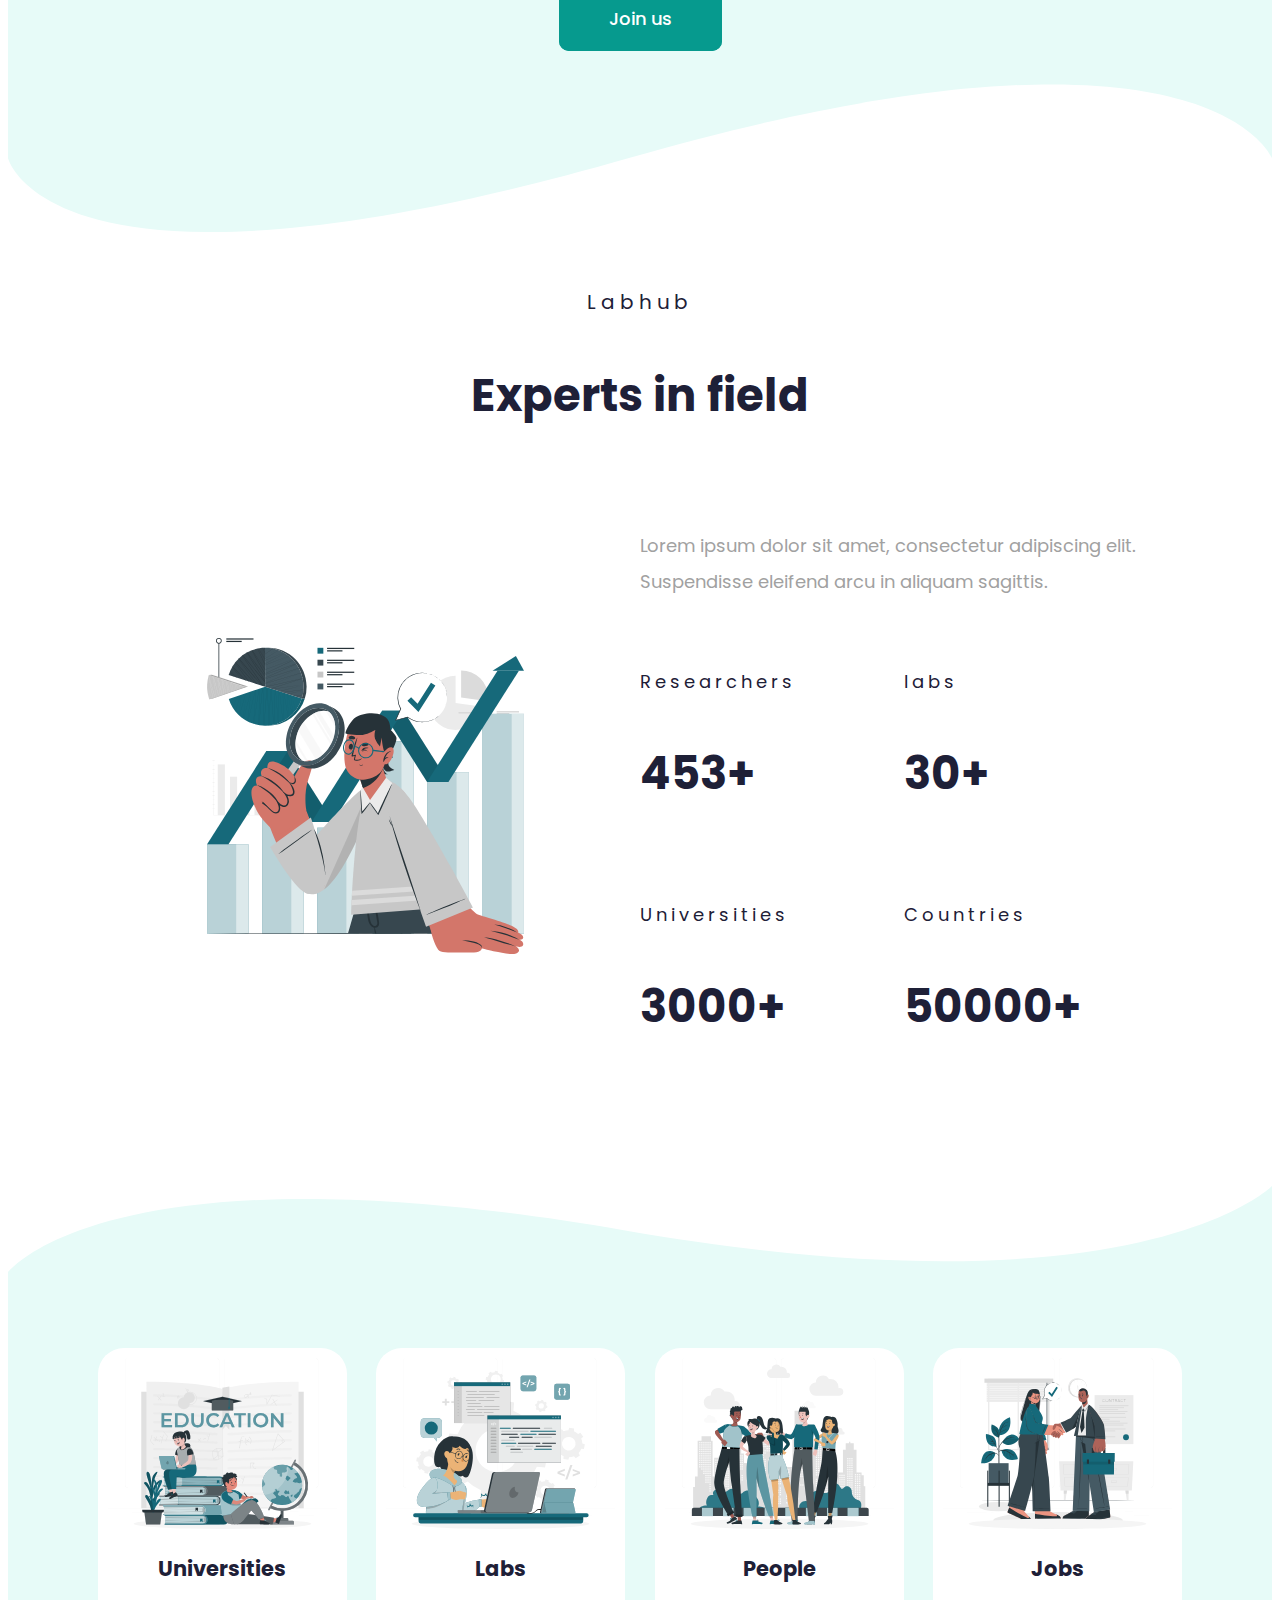
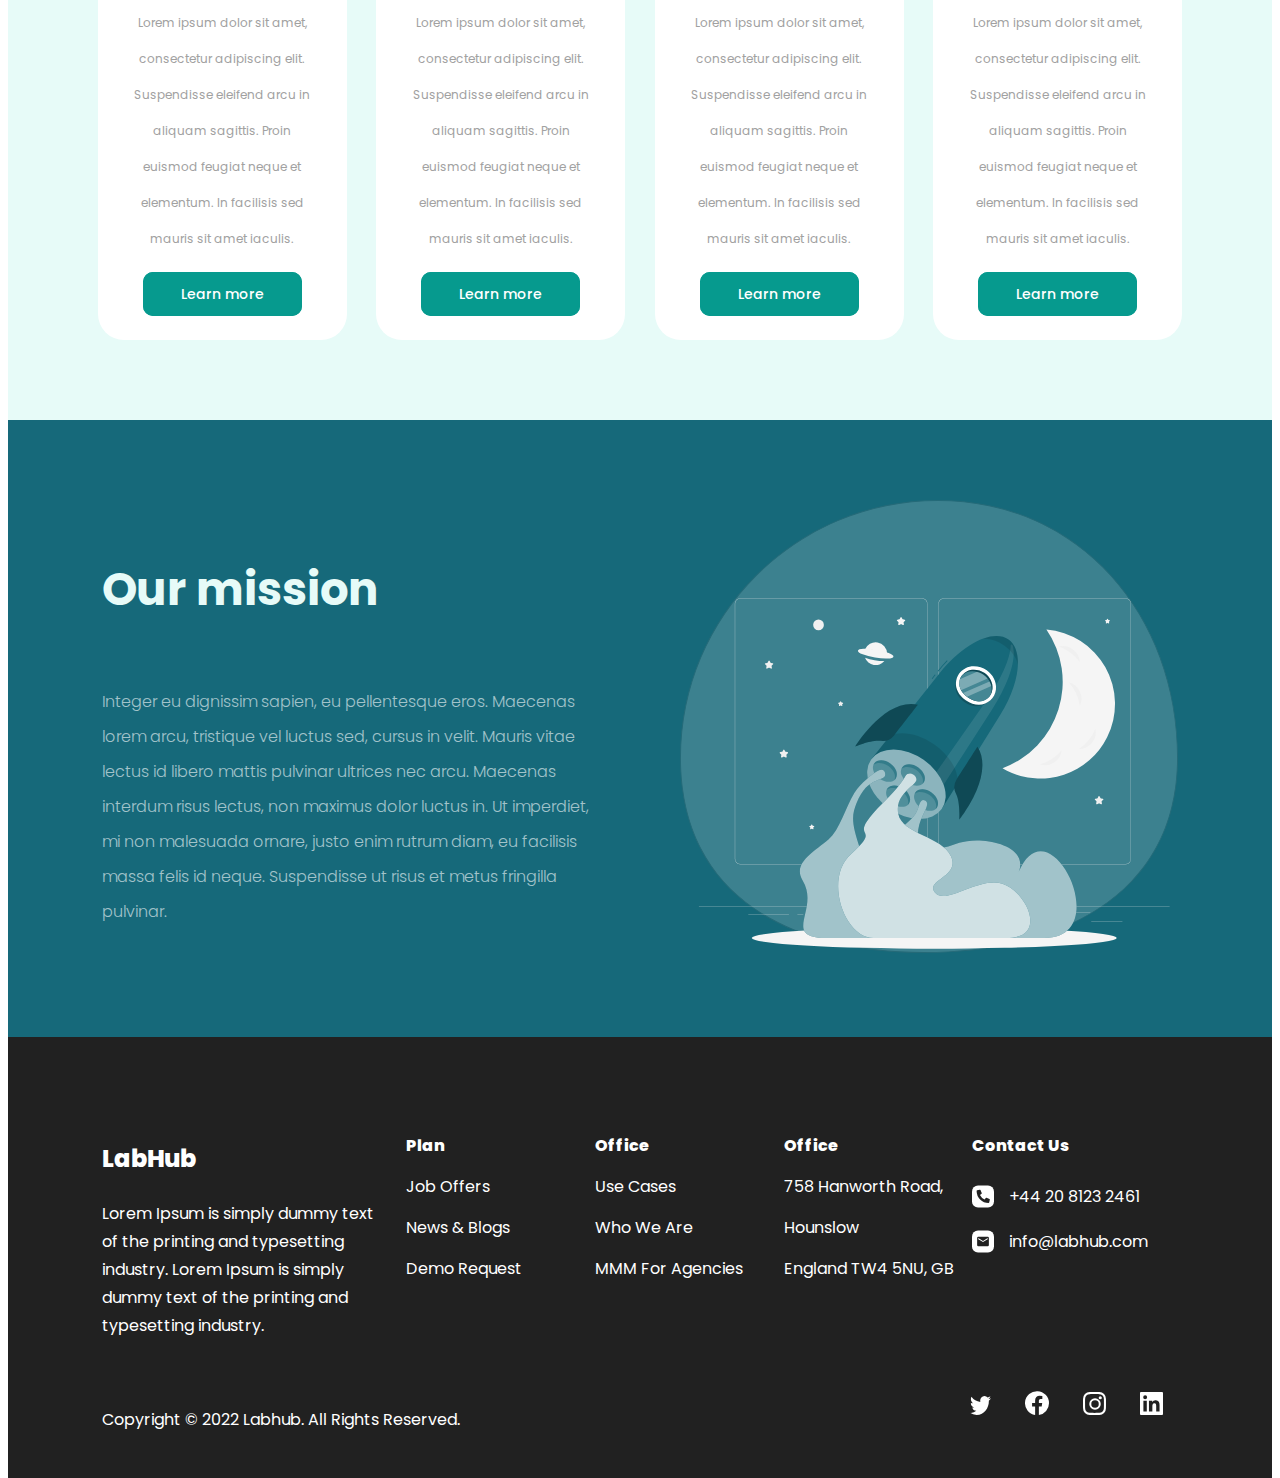
==== commit bb7ab0f1: "add labs page" ====
--- a/index.html
+++ b/index.html
@@ -1,381 +1,359 @@
 <!DOCTYPE html>
 <html lang="en">
-  <head>
-    <meta charset="UTF-8" />
-    <meta http-equiv="X-UA-Compatible" content="IE=edge" />
-    <meta name="viewport" content="width=device-width, initial-scale=1.0" />
-    <link rel="stylesheet" href="css/home.css" type="text/css" />
-    <link
-      href="https://cdn.jsdelivr.net/npm/bootstrap@5.1.3/dist/css/bootstrap.min.css"
-      rel="stylesheet"
-      integrity="sha384-1BmE4kWBq78iYhFldvKuhfTAU6auU8tT94WrHftjDbrCEXSU1oBoqyl2QvZ6jIW3"
-      crossorigin="anonymous"
-    />
-    <title>LabHub</title>
-  </head>
-  <body>
-    <!-- Navbar -->
-    <section id="home__navigation">
-      <nav class="navbar navbar-expand-lg navbar-light">
-        <div class="container-fluid menu">
-          <div>
-            <img class="logo" src="./img/logo.svg" />
-          </div>
-          <button
-            class="navbar-toggler"
-            type="button"
-            data-bs-toggle="collapse"
-            data-bs-target="#navbarNav"
-            aria-controls="navbarNav"
-            aria-expanded="false"
-            aria-label="Toggle navigation"
-          >
-            <span class="navbar-toggler-icon"></span>
-          </button>
-          <div
-            class="collapse navbar-collapse justify-content-end"
-            id="navbarNav"
-          >
-            <ul class="navbar-nav">
-              <li class="nav-item">
-                <a class="nav-link active-page" href="/home.html">Home</a>
-              </li>
-              <li class="nav-item">
-                <a class="nav-link" href="">Universities</a>
-              </li>
-              <li class="nav-item">
-                <a class="nav-link" href="/labs.html">Labs</a>
-              </li>
-              <li class="nav-item">
-                <a class="nav-link">Jobs</a>
-              </li>
-              <li class="nav-item">
-                <a class="nav-link">Pricing</a>
-              </li>
-              <li class="nav-item">
-                <a class="nav-link">Solution</a>
-              </li>
-              <li class="nav-item">
-                <a class="nav-link">Login</a>
-              </li>
-              <li class="nav-item">
-                <a class="nav-link">Sign Up</a>
-              </li>
-            </ul>
-          </div>
-        </div>
-      </nav>
-    </section>
-
-    <!-- Section manage lab ------->
-    <section id="home__manage__lab">
-      <div
-        id="carouselExampleCaptions"
-        class="carousel slide"
-        data-interval="1000"
-        data-bs-ride="carousel"
-      >
-        <div class="carousel-indicators">
-          <button
-            type="button"
-            data-bs-target="#carouselExampleCaptions"
-            data-bs-slide-to="0"
-            class="active"
-            aria-current="true"
-            aria-label="Slide 1"
-          ></button>
-          <button
-            type="button"
-            data-bs-target="#carouselExampleCaptions"
-            data-bs-slide-to="1"
-            aria-label="Slide 2"
-          ></button>
-          <button
-            type="button"
-            data-bs-target="#carouselExampleCaptions"
-            data-bs-slide-to="2"
-            aria-label="Slide 3"
-          ></button>
-        </div>
-        <div class="carousel-inner">
-          <div class="carousel-item active">
-            <div class="section-manage-lab">
-              <div class="description-manage-lab">
-                <p>Boost your academic career with new collaborations</p>
-                <p>
-                  Lorem ipsum dolor sit amet, consectetur adipiscing elit.
-                  Suspendisse eleifend arcu in aliquam sagittis. Proin euismod
-                  feugiat neque et elementum. In facilisis sed mauris sit amet
-                  iaculis. Aliquam hendrerit, mi ac interdum feugiat, risus
-                  velit rutrum sem, et elementum magna
-                </p>
-                <div class="learn-more">
-                  <a class="btn-learn-more">Learn more</a>
-                </div>
+
+<head>
+  <meta charset="UTF-8" />
+  <meta http-equiv="X-UA-Compatible" content="IE=edge" />
+  <meta name="viewport" content="width=device-width, initial-scale=1.0" />
+  <link rel="stylesheet" href="css/home.css" type="text/css" />
+  <link href="https://cdn.jsdelivr.net/npm/bootstrap@5.1.3/dist/css/bootstrap.min.css" rel="stylesheet"
+    integrity="sha384-1BmE4kWBq78iYhFldvKuhfTAU6auU8tT94WrHftjDbrCEXSU1oBoqyl2QvZ6jIW3" crossorigin="anonymous" />
+  <title>LabHub</title>
+</head>
+
+<body>
+  <!-- Navbar -->
+  <section id="home__navigation">
+    <nav class="navbar navbar-expand-lg navbar-light">
+      <div class="container-fluid menu">
+        <div>
+          <img class="logo" src="./img/logo.svg" />
+        </div>
+        <button
+          class="navbar-toggler"
+          type="button"
+          data-bs-toggle="collapse"
+          data-bs-target="#navbarNav"
+          aria-controls="navbarNav"
+          aria-expanded="false"
+          aria-label="Toggle navigation"
+        >
+          <span class="navbar-toggler-icon"></span>
+        </button>
+        <div
+          class="collapse navbar-collapse justify-content-end"
+          id="navbarNav"
+        >
+          <ul class="navbar-nav">
+            <li class="nav-item">
+              <a class="nav-link active-page" href="/LabHub/">Home</a>
+            </li>
+            <li class="nav-item">
+              <a class="nav-link" href="/LabHub/universities.html">Universities</a>
+            </li>
+            <li class="nav-item">
+              <a class="nav-link" href="/LabHub/labs.html">Labs</a>
+            </li>
+            <li class="nav-item">
+              <a class="nav-link" href="/jobs.html">Jobs</a>
+            </li>
+            <li class="nav-item">
+              <a class="nav-link">People</a>
+            </li>
+            <li class="nav-item">
+              <a class="nav-link">Pricing</a>
+            </li>
+            <li class="nav-item">
+              <a class="nav-link">Solution</a>
+            </li>
+            <li class="nav-item">
+              <a class="nav-link">Login</a>
+            </li>
+            <li class="nav-item">
+              <a class="nav-link">Sign Up</a>
+            </li>
+          </ul>
+        </div>
+      </div>
+    </nav>
+  </section>
+
+  <!-- Section manage lab ------->
+  <section id="home__manage__lab">
+    <div id="carouselExampleCaptions" class="carousel slide" data-interval="1000" data-bs-ride="carousel">
+      <div class="carousel-indicators">
+        <button type="button" data-bs-target="#carouselExampleCaptions" data-bs-slide-to="0" class="active"
+          aria-current="true" aria-label="Slide 1"></button>
+        <button type="button" data-bs-target="#carouselExampleCaptions" data-bs-slide-to="1"
+          aria-label="Slide 2"></button>
+        <button type="button" data-bs-target="#carouselExampleCaptions" data-bs-slide-to="2"
+          aria-label="Slide 3"></button>
+      </div>
+      <div class="carousel-inner">
+        <div class="carousel-item active">
+          <div class="section-manage-lab">
+            <div class="description-manage-lab">
+              <p>Boost your academic career with new collaborations</p>
+              <p>
+                Lorem ipsum dolor sit amet, consectetur adipiscing elit.
+                Suspendisse eleifend arcu in aliquam sagittis. Proin euismod
+                feugiat neque et elementum. In facilisis sed mauris sit amet
+                iaculis. Aliquam hendrerit, mi ac interdum feugiat, risus
+                velit rutrum sem, et elementum magna
+              </p>
+              <div class="learn-more">
+                <a class="btn-learn-more">Learn more</a>
               </div>
-              <div class="time-management">
-                <img src="./img/startup-life-pana.svg" />
+            </div>
+            <div class="time-management">
+              <img src="./img/startup-life-pana.svg" />
+            </div>
+          </div>
+        </div>
+        <div class="carousel-item">
+          <div class="section-manage-lab">
+            <div class="description-manage-lab">
+              <p>An easy and flexible way to manage your lab</p>
+              <p>
+                Lorem ipsum dolor sit amet, consectetur adipiscing elit.
+                Suspendisse eleifend arcu in aliquam sagittis. Proin euismod
+                feugiat neque et elementum. In facilisis sed mauris sit amet
+                iaculis. Aliquam hendrerit, mi ac interdum feugiat, risus
+                velit rutrum sem, et elementum magna
+              </p>
+              <div class="learn-more">
+                <a class="btn-learn-more">Learn more</a>
               </div>
             </div>
-          </div>
-          <div class="carousel-item">
-            <div class="section-manage-lab">
-              <div class="description-manage-lab">
-                <p>An easy and flexible way to manage your lab</p>
-                <p>
-                  Lorem ipsum dolor sit amet, consectetur adipiscing elit.
-                  Suspendisse eleifend arcu in aliquam sagittis. Proin euismod
-                  feugiat neque et elementum. In facilisis sed mauris sit amet
-                  iaculis. Aliquam hendrerit, mi ac interdum feugiat, risus
-                  velit rutrum sem, et elementum magna
-                </p>
-                <div class="learn-more">
-                  <a class="btn-learn-more">Learn more</a>
-                </div>
+            <div class="time-management">
+              <img src="./img/time-management.svg" />
+            </div>
+          </div>
+        </div>
+        <div class="carousel-item">
+          <div class="section-manage-lab">
+            <div class="description-manage-lab">
+              <p>
+                A hub that gathers scientific researchers all around the world
+              </p>
+              <p>
+                Lorem ipsum dolor sit amet, consectetur adipiscing elit.
+                Suspendisse eleifend arcu in aliquam sagittis. Proin euismod
+                feugiat neque et elementum. In facilisis sed mauris sit amet
+                iaculis. Aliquam hendrerit, mi ac interdum feugiat, risus
+                velit rutrum sem, et elementum magna
+              </p>
+              <div class="learn-more">
+                <a class="btn-learn-more">Learn more</a>
               </div>
-              <div class="time-management">
-                <img src="./img/time-management.svg" />
-              </div>
-            </div>
-          </div>
-          <div class="carousel-item">
-            <div class="section-manage-lab">
-              <div class="description-manage-lab">
-                <p>
-                  A hub that gathers scientific researchers all around the world
-                </p>
-                <p>
-                  Lorem ipsum dolor sit amet, consectetur adipiscing elit.
-                  Suspendisse eleifend arcu in aliquam sagittis. Proin euismod
-                  feugiat neque et elementum. In facilisis sed mauris sit amet
-                  iaculis. Aliquam hendrerit, mi ac interdum feugiat, risus
-                  velit rutrum sem, et elementum magna
-                </p>
-                <div class="learn-more">
-                  <a class="btn-learn-more">Learn more</a>
-                </div>
-              </div>
-              <div class="time-management">
-                <img src="./img/location-search-amico.svg" />
-              </div>
-            </div>
-          </div>
-        </div>
-      </div>
-    </section>
-    <!-- About Us -->
-    <section id="home__about__us">
-      <div class="about-labhub">
-        <div class="icons">
-          <img class="img-icons" src="./img/icons.svg" alt="" />
-        </div>
-        <div class="why-labhub">
-          <p>About Us</p>
-          <p>Why Labhub ?</p>
-          <p>
-            Integer eu dignissim sapien, eu pellentesque eros. Maecenas lorem
-            arcu, tristique vel luctus sed, cursus in velit. Mauris vitae lectus
-            id libero mattis pulvinar ultrices nec arcu. Maecenas interdum risus
-            lectus, non maximus dolor luctus in. Ut imperdiet, mi non malesuada
-            ornare, justo enim rutrum diam, eu facilisis massa felis id neque.
-            Suspendisse ut risus et metus fringilla pulvinar. Suspendisse
-            tristique massa arcu, ac commodo ante feugiat id. Maecenas cursus
-            felis at gravida faucibus. In hac habitasse platea dictumst. Ut
-            lacinia scelerisque risus ut egestas. Aliquam scelerisque lacus
-            lorem, nec egestas ante euismod eu. Duis fermentum dui sit amet
-            blandit luctus. Vestibulum accumsan tellus lobortis est dapibus
-            interdum.
-          </p>
-
-          <div class="media">
-            <video id="video">
-              <source src="./video/teams-video.mp4" />
-            </video>
-            <img
-              id="btn-play"
-              src="./img/play.svg"
-              alt=""
-              onclick="playPause()"
-            />
-          </div>
-          <div class="join-us"><a class="btn-join">Join us</a></div>
-        </div>
-      </div>
-      <!-- Experts field -->
-    </section>
-    <section id="home__experts__field">
-      <div class="experts">
-        <p>Labhub</p>
-        <p>Experts in field</p>
-      </div>
-    </section>
-    <!-- Statistics -->
-    <section id="home__statistics">
-      <div class="analyze">
-        <div class="data">
-          <img src="./img/analyze-cuate.svg" alt="" />
-        </div>
-        <div class="data-statistics">
-          <div class="description-data">
-            <p>
-              Lorem ipsum dolor sit amet, consectetur adipiscing elit.
-              Suspendisse eleifend arcu in aliquam sagittis.
-            </p>
-          </div>
-          <div class="researchers-labs">
-            <div class="researchers">
-              <p>Researchers</p>
-              <p><span id="researchers-animation" class="researchers-counter">453</span>+</p>
-            </div>
-            <div class="labs">
-              <p>labs</p>
-              <p><span id="expert-lab-animation">30</span>+</p>
-            </div>
-          </div>
-          <div class="universities-countries">
-            <div class="universities">
-              <p>Universities</p>
-              <p><span id="expert-universitites-animation" class="universities-counter">3000</span>+</p>
-            </div>
-            <div class="countries">
-              <p>Countries</p>
-              <p><span id="expert-countries-animation">50000</span>+</p>
-            </div>
-          </div>
-        </div>
-      </div>
-    </section>
-    <!-- Details Labhub -->
-    <section id="home__details__labhub">
-      <div class="details-cover">
-        <div class="services">
-          <div class="details-services">
-            <img src="./img/universities.svg" />
+            </div>
+            <div class="time-management">
+              <img src="./img/location-search-amico.svg" />
+            </div>
+          </div>
+        </div>
+      </div>
+    </div>
+  </section>
+  <!-- About Us -->
+  <section id="home__about__us">
+    <div class="about-labhub">
+      <div class="icons">
+        <img class="img-icons" src="./img/icons.svg" alt="" />
+      </div>
+      <div class="why-labhub">
+        <p>About Us</p>
+        <p>Why Labhub ?</p>
+        <p>
+          Integer eu dignissim sapien, eu pellentesque eros. Maecenas lorem
+          arcu, tristique vel luctus sed, cursus in velit. Mauris vitae lectus
+          id libero mattis pulvinar ultrices nec arcu. Maecenas interdum risus
+          lectus, non maximus dolor luctus in. Ut imperdiet, mi non malesuada
+          ornare, justo enim rutrum diam, eu facilisis massa felis id neque.
+          Suspendisse ut risus et metus fringilla pulvinar. Suspendisse
+          tristique massa arcu, ac commodo ante feugiat id. Maecenas cursus
+          felis at gravida faucibus. In hac habitasse platea dictumst. Ut
+          lacinia scelerisque risus ut egestas. Aliquam scelerisque lacus
+          lorem, nec egestas ante euismod eu. Duis fermentum dui sit amet
+          blandit luctus. Vestibulum accumsan tellus lobortis est dapibus
+          interdum.
+        </p>
+
+        <div class="media">
+          <video id="video">
+            <source src="./video/teams-video.mp4" />
+          </video>
+          <img id="btn-play" src="./img/play.svg" alt="" onclick="playPause()" />
+        </div>
+        <div class="join-us"><a class="btn-join">Join us</a></div>
+      </div>
+    </div>
+    <!-- Experts field -->
+  </section>
+  <section id="home__experts__field">
+    <div class="experts">
+      <p>Labhub</p>
+      <p>Experts in field</p>
+    </div>
+  </section>
+  <!-- Statistics -->
+  <section id="home__statistics">
+    <div class="analyze">
+      <div class="data">
+        <img src="./img/analyze-cuate.svg" alt="" />
+      </div>
+      <div class="data-statistics">
+        <div class="description-data">
+          <p>
+            Lorem ipsum dolor sit amet, consectetur adipiscing elit.
+            Suspendisse eleifend arcu in aliquam sagittis.
+          </p>
+        </div>
+        <div class="researchers-labs">
+          <div class="researchers">
+            <p>Researchers</p>
+            <p><span id="researchers-animation" class="researchers-counter">453</span>+</p>
+          </div>
+          <div class="labs">
+            <p>labs</p>
+            <p><span id="expert-lab-animation">30</span>+</p>
+          </div>
+        </div>
+        <div class="universities-countries">
+          <div class="universities">
             <p>Universities</p>
-            <p>
-              Lorem ipsum dolor sit amet, consectetur adipiscing elit.
-              Suspendisse eleifend arcu in aliquam sagittis. Proin euismod
-              feugiat neque et elementum. In facilisis sed mauris sit amet
-              iaculis.
-            </p>
-            <a class="btn-learn">Learn more</a>
-          </div>
-
-          <div class="details-services">
-            <img src="./img/labs.svg" />
-            <p>Labs</p>
-            <p>
-              Lorem ipsum dolor sit amet, consectetur adipiscing elit.
-              Suspendisse eleifend arcu in aliquam sagittis. Proin euismod
-              feugiat neque et elementum. In facilisis sed mauris sit amet
-              iaculis.
-            </p>
-            <a class="btn-learn">Learn more</a>
-          </div>
-
-          <div class="details-services">
-            <img src="./img/people.svg" />
-            <p>People</p>
-            <p>
-              Lorem ipsum dolor sit amet, consectetur adipiscing elit.
-              Suspendisse eleifend arcu in aliquam sagittis. Proin euismod
-              feugiat neque et elementum. In facilisis sed mauris sit amet
-              iaculis.
-            </p>
-            <a class="btn-learn">Learn more</a>
-          </div>
-
-          <div class="details-services">
-            <img src="./img/jobs.svg" />
-            <p>Jobs</p>
-            <p>
-              Lorem ipsum dolor sit amet, consectetur adipiscing elit.
-              Suspendisse eleifend arcu in aliquam sagittis. Proin euismod
-              feugiat neque et elementum. In facilisis sed mauris sit amet
-              iaculis.
-            </p>
-            <a class="btn-learn">Learn more</a>
-          </div>
-        </div>
-      </div>
-    </section>
-    <!-- Our Mission -->
-    <section id="home__our__mission">
-      <div class="mission">
-        <div class="details-mission">
-          <p>Our mission</p>
-          <p>
-            Integer eu dignissim sapien, eu pellentesque eros. Maecenas lorem
-            arcu, tristique vel luctus sed, cursus in velit. Mauris vitae lectus
-            id libero mattis pulvinar ultrices nec arcu. Maecenas interdum risus
-            lectus, non maximus dolor luctus in. Ut imperdiet, mi non malesuada
-            ornare, justo enim rutrum diam, eu facilisis massa felis id neque.
-            Suspendisse ut risus et metus fringilla pulvinar.
-          </p>
-        </div>
-        <div class="rocket">
-          <img src="./img/to-the-stars.svg" />
-        </div>
-      </div>
-    </section>
-    <!-- Footer -->
-    <footer id="home__footer">
-      <div class="our-links">
-        <div class="description-labhub">
-          <p>LabHub</p>
-          <p>
-            Lorem Ipsum is simply dummy text of the printing and typesetting
-            industry. Lorem Ipsum is simply dummy text of the printing and
-            typesetting industry.
-          </p>
-        </div>
-        <div class="details-link">
-          <p>Plan</p>
-          <p class="custom-links">Job Offers</p>
-          <p class="custom-links">News & Blogs</p>
-          <p class="custom-links">Demo Request</p>
-        </div>
-        <div class="details-link">
-          <p>Office</p>
-          <p class="custom-links">Use Cases</p>
-          <p class="custom-links">Who We Are</p>
-          <p class="custom-links">MMM For Agencies</p>
-        </div>
-        <div class="details-link">
-          <p>Office</p>
-          <p class="custom-links">758 Hanworth Road,</p>
-          <p class="custom-links">Hounslow</p>
-          <p class="custom-links">England TW4 5NU, GB</p>
-        </div>
-        <div class="contact-us">
-          <p>Contact Us</p>
-          <div class="number-phone">
-            <img src="./img/phone.svg" />
-            <p>+44 20 8123 2461</p>
-          </div>
-          <div class="email">
-            <img src="./img/email.svg" />
-            <p>info@labhub.com</p>
-          </div>
-        </div>
-      </div>
-      <div class="social-media">
-        <div class="copyrigt">
-          <p>Copyright © 2022 Labhub. All Rights Reserved.</p>
-        </div>
-        <div class="social-media-img">
-          <img src="./img/logo-twitter.svg" />
-          <img src="./img/logo-facebook.svg" />
-          <img src="./img/logo-instagram.svg" />
-          <img src="./img/logo-linkedin.svg" />
-        </div>
-      </div>
-    </footer>
-    <script
-      src="https://cdn.jsdelivr.net/npm/bootstrap@5.1.3/dist/js/bootstrap.bundle.min.js"
-      integrity="sha384-ka7Sk0Gln4gmtz2MlQnikT1wXgYsOg+OMhuP+IlRH9sENBO0LRn5q+8nbTov4+1p"
-      crossorigin="anonymous"
-    ></script>
-    <script src="js/home.js"></script>
-  </body>
-</html>
+            <p><span id="expert-universitites-animation" class="universities-counter">3000</span>+</p>
+          </div>
+          <div class="countries">
+            <p>Countries</p>
+            <p><span id="expert-countries-animation">50000</span>+</p>
+          </div>
+        </div>
+      </div>
+    </div>
+  </section>
+  <!-- Details Labhub -->
+  <section id="home__details__labhub">
+    <div class="details-cover">
+      <div class="services">
+        <div class="details-services">
+          <img src="./img/universities.svg" />
+          <p>Universities</p>
+          <p>
+            Lorem ipsum dolor sit amet, consectetur adipiscing elit.
+            Suspendisse eleifend arcu in aliquam sagittis. Proin euismod
+            feugiat neque et elementum. In facilisis sed mauris sit amet
+            iaculis.
+          </p>
+          <a class="btn-learn">Learn more</a>
+        </div>
+
+        <div class="details-services">
+          <img src="./img/labs.svg" />
+          <p>Labs</p>
+          <p>
+            Lorem ipsum dolor sit amet, consectetur adipiscing elit.
+            Suspendisse eleifend arcu in aliquam sagittis. Proin euismod
+            feugiat neque et elementum. In facilisis sed mauris sit amet
+            iaculis.
+          </p>
+          <a class="btn-learn">Learn more</a>
+        </div>
+
+        <div class="details-services">
+          <img src="./img/people.svg" />
+          <p>People</p>
+          <p>
+            Lorem ipsum dolor sit amet, consectetur adipiscing elit.
+            Suspendisse eleifend arcu in aliquam sagittis. Proin euismod
+            feugiat neque et elementum. In facilisis sed mauris sit amet
+            iaculis.
+          </p>
+          <a class="btn-learn">Learn more</a>
+        </div>
+
+        <div class="details-services">
+          <img src="./img/jobs.svg" />
+          <p>Jobs</p>
+          <p>
+            Lorem ipsum dolor sit amet, consectetur adipiscing elit.
+            Suspendisse eleifend arcu in aliquam sagittis. Proin euismod
+            feugiat neque et elementum. In facilisis sed mauris sit amet
+            iaculis.
+          </p>
+          <a class="btn-learn">Learn more</a>
+        </div>
+      </div>
+    </div>
+  </section>
+  <!-- Our Mission -->
+  <section id="home__our__mission">
+    <div class="mission">
+      <div class="details-mission">
+        <p>Our mission</p>
+        <p>
+          Integer eu dignissim sapien, eu pellentesque eros. Maecenas lorem
+          arcu, tristique vel luctus sed, cursus in velit. Mauris vitae lectus
+          id libero mattis pulvinar ultrices nec arcu. Maecenas interdum risus
+          lectus, non maximus dolor luctus in. Ut imperdiet, mi non malesuada
+          ornare, justo enim rutrum diam, eu facilisis massa felis id neque.
+          Suspendisse ut risus et metus fringilla pulvinar.
+        </p>
+      </div>
+      <div class="rocket">
+        <img src="./img/to-the-stars.svg" />
+      </div>
+    </div>
+  </section>
+  <!-- Footer -->
+  <footer id="home__footer">
+    <div class="our-links">
+      <div class="description-labhub">
+        <p>LabHub</p>
+        <p>
+          Lorem Ipsum is simply dummy text of the printing and typesetting
+          industry. Lorem Ipsum is simply dummy text of the printing and
+          typesetting industry.
+        </p>
+      </div>
+      <div class="details-link">
+        <p>Plan</p>
+        <p class="custom-links">Job Offers</p>
+        <p class="custom-links">News & Blogs</p>
+        <p class="custom-links">Demo Request</p>
+      </div>
+      <div class="details-link">
+        <p>Office</p>
+        <p class="custom-links">Use Cases</p>
+        <p class="custom-links">Who We Are</p>
+        <p class="custom-links">MMM For Agencies</p>
+      </div>
+      <div class="details-link">
+        <p>Office</p>
+        <p class="custom-links">758 Hanworth Road,</p>
+        <p class="custom-links">Hounslow</p>
+        <p class="custom-links">England TW4 5NU, GB</p>
+      </div>
+      <div class="contact-us">
+        <p>Contact Us</p>
+        <div class="number-phone">
+          <img src="./img/phone.svg" />
+          <p>+44 20 8123 2461</p>
+        </div>
+        <div class="email">
+          <img src="./img/email.svg" />
+          <p>info@labhub.com</p>
+        </div>
+      </div>
+    </div>
+    <div class="social-media">
+      <div class="copyrigt">
+        <p>Copyright © 2022 Labhub. All Rights Reserved.</p>
+      </div>
+      <div class="social-media-img">
+        <img src="./img/logo-twitter.svg" />
+        <img src="./img/logo-facebook.svg" />
+        <img src="./img/logo-instagram.svg" />
+        <img src="./img/logo-linkedin.svg" />
+      </div>
+    </div>
+    <button id="scrollToTopBtn"></button>
+  </footer>
+  <script src="https://cdn.jsdelivr.net/npm/bootstrap@5.1.3/dist/js/bootstrap.bundle.min.js"
+    integrity="sha384-ka7Sk0Gln4gmtz2MlQnikT1wXgYsOg+OMhuP+IlRH9sENBO0LRn5q+8nbTov4+1p"
+    crossorigin="anonymous"></script>
+  <script src="js/home.js"></script>
+  <script src="js/scrolltotop.js"></script>
+</body>
+
+</html>--- a/css/home.css
+++ b/css/home.css
@@ -11,14 +11,16 @@
 /* Navbar */
 #home__navigation .logo {
   vertical-align: initial;
-  width: 110px;
-  height: 46px;
-}
+  width: 89px;
+  height: 25px;
+}
+
 #home__navigation .menu {
   padding-left: 7.321vw;
   padding-right: 7.321vw;
   margin-top: 20px;
 }
+
 #home__navigation ul li a {
   font-family: Poppins-SemiBold;
   font-size: 16px;
@@ -27,15 +29,17 @@
   margin-right: 16px;
   cursor: pointer;
 }
+
 #home__navigation .navbar-toggler:focus {
   box-shadow: 0 0 0 0.1rem;
 }
+
 #home__navigation .navbar-light .navbar-toggler {
   color: #16697a;
   border-color: #16697a;
 }
 
-#home__navigation ul li:nth-child(7) a {
+#home__navigation ul li:nth-child(8) a {
   font-family: Poppins-SemiBold;
   color: #16697a;
   font-size: 16px;
@@ -43,7 +47,8 @@
   border: 2px solid #16697a;
   padding: 8px 28px;
 }
-#home__navigation ul li:nth-child(8) a {
+
+#home__navigation ul li:nth-child(9) a {
   font-family: Poppins-SemiBold;
   color: #ffffff;
   font-size: 16px;
@@ -54,23 +59,31 @@
   margin-right: 0px;
 }
 
+#home__navigation .active-page {
+  color: #069a8e;
+}
+
 #home__manage__lab {
   /*   min-height: calc(100vh - 45px); */
   padding-left: 7.321vw;
   margin-bottom: 60px;
   padding-right: 7.321vw;
 }
+
 #home__manage__lab .section-manage-lab {
   margin-top: 100px;
   display: flex;
 }
+
 #home__manage__lab .description-manage-lab {
   width: 50%;
 }
+
 #home__manage__lab .time-management {
   width: 50%;
   text-align: end;
 }
+
 #home__manage__lab .section-manage-lab p:nth-child(1) {
   font-family: Poppins-Bold;
   font-size: 40px;
@@ -78,6 +91,7 @@
   margin-bottom: 40px;
   padding-right: 80px;
 }
+
 #home__manage__lab .section-manage-lab p:nth-child(2) {
   font-family: Poppins-Regular;
   font-size: 0.85vw;
@@ -90,6 +104,7 @@
   margin-top: 45px;
   padding-bottom: 20px;
 }
+
 #home__manage__lab .btn-learn-more {
   padding: 18px 38px;
   background-color: #069a8e;
@@ -103,25 +118,31 @@
   font-size: 18px;
   text-decoration: none;
 }
+
 #home__manage__lab .time-management img {
   width: 550px;
   height: 550px;
 }
+
 #home__manage__lab .carousel {
   padding-bottom: 58px;
 }
+
 #home__manage__lab .carousel-indicators {
   margin-bottom: 0rem;
 }
+
 #home__manage__lab .carousel-indicators [data-bs-target] {
   width: 50px;
   height: 6px;
   margin-right: 10px;
   margin-left: 10px;
 }
+
 #home__manage__lab .carousel-indicators button {
   background-color: #749197;
 }
+
 /* About Us */
 #home__about__us .about-labhub {
   background: url("../img/about-us.svg") no-repeat 5% 100%;
@@ -129,31 +150,37 @@
   padding-top: 140px;
   padding-bottom: 200px;
 }
+
 #home__about__us .icons {
   text-align: center;
 }
+
 #home__about__us .img-icons {
   max-width: 100%;
   max-height: 100%;
 }
+
 #home__about__us .why-labhub {
   margin-top: -680px;
   text-align: center;
   padding-right: 200px;
   padding-left: 200px;
 }
+
 #home__about__us .why-labhub p:nth-child(1) {
   font-family: Poppins-Regular;
   font-size: 18px;
   color: #1e2037;
   letter-spacing: 5px;
 }
+
 #home__about__us .why-labhub p:nth-child(2) {
   font-family: Poppins-Bold;
   font-size: 45px;
   color: #1e2037;
   margin-bottom: 25px;
 }
+
 #home__about__us .why-labhub p:nth-child(3) {
   font-family: Poppins-Regular;
   font-size: 16px;
@@ -161,6 +188,7 @@
   line-height: 36px;
   margin-bottom: 60px;
 }
+
 #home__about__us .media {
   padding-bottom: 26px;
   display: flex;
@@ -170,6 +198,7 @@
   overflow: hidden;
   position: relative;
 }
+
 #home__about__us .media img {
   position: absolute;
   cursor: pointer;
@@ -196,66 +225,82 @@
   text-decoration: none;
   cursor: pointer;
 }
+
 #home__about__us .join-us {
   margin-top: 55px;
 }
+
 /* Expert Field */
 #home__experts__field .experts {
   text-align: center;
   margin-top: 55px;
 }
+
 #home__experts__field .experts p:nth-child(1) {
   font-family: Poppins-Regular;
   font-size: 20px;
   color: #1e2037;
   letter-spacing: 5px;
 }
+
 #home__experts__field .experts p:nth-child(2) {
   font-family: Poppins-Bold;
   font-size: 45px;
   color: #1e2037;
 }
+
 /*Statistics*/
 #home__statistics {
   padding-left: 7.321vw;
   padding-right: 7.321vw;
 }
+
 #home__statistics .analyze {
   display: flex;
   text-align: center;
   margin-top: 80px;
 }
+
 #home__statistics .data-statistics {
   width: 50%;
   text-align: left;
   padding-right: 10px;
   padding-left: 10px;
 }
+
 #home__statistics .data {
   width: 50%;
 }
+
 #home__statistics .data img {
   width: 60%;
 }
+
 #home__statistics .researchers-labs {
   display: flex;
   margin-bottom: 30px;
 }
+
 #home__statistics .universities-countries {
   display: flex;
 }
+
 #home__statistics .researchers {
   width: 50%;
 }
+
 #home__statistics .labs {
   width: 50%;
 }
+
 #home__statistics .universities {
   width: 50%;
 }
+
 #home__statistics .countries {
   width: 50%;
 }
+
 #home__statistics .description-data p {
   font-family: Poppins-Regular;
   font-size: 18px;
@@ -264,6 +309,7 @@
   text-align: start;
   margin-bottom: 50px;
 }
+
 #home__statistics .researchers p:nth-child(1) {
   font-family: Poppins-Regular;
   font-size: 18px;
@@ -278,6 +324,7 @@
 
   color: #1e2037;
 }
+
 #home__statistics .labs p:nth-child(1) {
   font-family: Poppins-Regular;
   font-size: 18px;
@@ -328,6 +375,7 @@
   padding-top: 2px;
   margin-top: 100px;
 }
+
 #home__details__labhub .services {
   display: flex;
   text-align: center;
@@ -337,6 +385,7 @@
   padding-right: 60px;
   margin-top: 160px;
 }
+
 #home__details__labhub .details-services {
   background-color: #ffffff;
   width: 20%;
@@ -346,15 +395,18 @@
   padding-top: 10px;
   padding-bottom: 35px;
 }
+
 #home__details__labhub .details-services img {
   width: 100%;
 }
+
 #home__details__labhub .details-services p:nth-child(2) {
   font-family: Poppins-Bold;
   font-size: 21px;
   color: #1e2037;
   margin-top: 20px;
 }
+
 #home__details__labhub .details-services p:nth-child(3) {
   font-family: Poppins-Regular;
   font-size: 0.8vw;
@@ -362,6 +414,7 @@
   line-height: 36px;
   padding: 0px 20px 15px 20px;
 }
+
 #home__details__labhub .btn-learn {
   font-family: Poppins-Medium;
   color: #ffffff;
@@ -373,6 +426,7 @@
   text-decoration: none;
   cursor: pointer;
 }
+
 #home__our__mission .mission {
   background-color: #16697a;
   display: flex;
@@ -382,26 +436,31 @@
   padding-bottom: 80px;
   align-items: center;
 }
+
 #home__our__mission .details-mission {
   width: 50%;
   padding-right: 80px;
 }
+
 #home__our__mission .details-mission p:nth-child(1) {
   font-family: Poppins-Bold;
   font-size: 45px;
   color: #e7fbf8;
   padding-bottom: 15px;
 }
+
 #home__our__mission .details-mission p:nth-child(2) {
   font-family: Poppins-Light;
   font-size: 16px;
   color: #a2c3ca;
   line-height: 35px;
 }
+
 #home__our__mission .rocket {
   width: 50%;
   text-align: end;
 }
+
 #home__our__mission .rocket img {
   width: 80%;
 }
@@ -416,55 +475,68 @@
   padding-top: 80px;
   padding-bottom: 10px;
 }
+
 #home__footer .description-labhub {
   width: 30%;
   padding-right: 15px;
 }
+
 #home__footer .details-link {
   width: 18%;
   padding-right: 15px;
 }
+
 #home__footer .contact-us {
   width: 18%;
   padding-right: 15px;
 }
+
 #home__footer .description-labhub p:nth-child(1) {
   font-family: Poppins-ExtraBold;
   font-size: 24px;
 }
+
 #home__footer .description-labhub p:nth-child(2) {
   font-family: Poppins-Regular;
   font-size: 16px;
   line-height: 28px;
 }
+
 #home__footer .details-link p:nth-child(1) {
   font-family: Poppins-ExtraBold;
   font-size: 16px;
 }
+
 #home__footer .custom-links {
   font-family: Poppins-Regular;
   font-size: 16px;
 }
+
 #home__footer .contact-us p:nth-child(1) {
   font-family: Poppins-ExtraBold;
   font-size: 16px;
 }
+
 #home__footer .number-phone {
   display: flex;
 }
+
 #home__footer .number-phone p {
   font-family: Poppins-Regular;
   font-size: 16px;
   margin: 10px 15px;
 }
+
 #home__footer .email p {
   font-family: Poppins-Regular;
   font-size: 16px;
   margin: 10px 15px;
 }
+
 #home__footer .email {
   display: flex;
 }
+
 #home__footer .social-media {
   padding-top: 25px;
   background-color: #212121;
@@ -474,16 +546,20 @@
   padding-left: 7.321vw;
   padding-bottom: 30px;
 }
+
 #home__footer .copyrigt {
   width: 50%;
 }
+
 #home__footer .social-media-img {
   width: 50%;
   text-align: right;
 }
+
 #home__footer .social-media-img img {
   margin: 0 15px;
 }
+
 #home__footer .social-media .copyrigt p {
   font-family: Poppins-Regular;
   font-size: 16px;
@@ -495,6 +571,7 @@
   #home__manage__lab .section-manage-lab p:nth-child(2) {
     font-size: 14px;
   }
+
   #home__details__labhub .details-services p:nth-child(3) {
     font-size: 12px;
   }
@@ -504,30 +581,38 @@
   #home__navigation ul li a {
     margin-right: 12px;
   }
+
   #home__manage__lab .section-manage-lab {
     align-items: center;
   }
+
   #home__manage__lab .section-manage-lab p:nth-child(1) {
     padding-right: 95px;
     overflow-wrap: break-word;
   }
+
   #home__manage__lab .section-manage-lab p:nth-child(2) {
     line-height: 36px;
     overflow-wrap: break-word;
   }
+
   #home__manage__lab .time-management img {
     width: 82%;
   }
+
   #home__about__us .about-labhub {
     padding-left: 12px;
     padding-right: 12px;
   }
+
   #home__statistics .analyze {
     align-items: center;
   }
+
   #home__statistics .data-statistics img {
     width: 58%;
   }
+
   #home__our__mission .rocket img {
     width: 100%;
   }
@@ -537,60 +622,75 @@
   #home__navigation ul li:nth-child(7) a {
     padding: 8px 25px;
   }
+
   #home__navigation ul li:nth-child(8) a {
     padding: 8px 25px;
   }
+
   #home__about__us .why-labhub {
     margin-top: -58%;
   }
+
   video {
     height: 314px;
     width: 540px;
   }
+
   #home__details__labhub .details-services {
     width: 40%;
     margin-bottom: 30px;
   }
+
   #home__details__labhub .services {
     padding-left: 80px;
     padding-right: 80px;
   }
+
   #home__footer .description-labhub {
     width: 100%;
     margin-bottom: 35px;
   }
+
   #home__footer .details-link {
     width: 100%;
     margin-bottom: 35px;
   }
+
   #home__footer .contact-us {
     width: 100%;
     margin-bottom: 35px;
   }
+
   #home__footer .our-links {
     display: block;
     text-align: center;
   }
+
   #home__footer .number-phone {
     display: block;
   }
+
   #home__footer .email {
     display: block;
   }
+
   #home__footer .social-media {
     text-align: center;
     display: block;
   }
+
   #home__footer .copyrigt {
     width: 100%;
   }
+
   #home__footer .social-media-img {
     width: 100%;
     text-align: center;
   }
 }
+
 @media (max-width: 991px) {
- 
+
   #home__navigation ul li:nth-child(7) a {
     margin-right: 0px;
     text-align: center;
@@ -598,40 +698,50 @@
     margin-top: 15px;
     margin-left: 0px;
   }
+
   #home__navigation ul li:nth-child(8) a {
     margin-right: 0px;
     text-align: center;
   }
+
   #home__manage__lab .section-manage-lab {
     display: block;
     margin-top: 50px;
   }
+
   #home__manage__lab .section-manage-lab p:nth-child(1) {
     padding-right: 0px;
   }
+
   #home__manage__lab .section-manage-lab p:nth-child(2) {
     padding-right: 0px;
   }
+
   #home__manage__lab .description-manage-lab {
     width: 100%;
   }
+
   #home__manage__lab .time-management {
     width: 100%;
     margin-top: 45px;
     text-align: center;
   }
+
   #home__manage__lab .time-management img {
     width: 70%;
     height: auto;
   }
+
   #home__about__us .icons img {
     display: none;
   }
+
   #home__about__us .why-labhub {
     margin-top: -80px;
     padding-left: 30px;
     padding-right: 30px;
   }
+
   #home__about__us .about-labhub {
     background-image: none;
     background-color: #e7fbf8;
@@ -643,112 +753,141 @@
   #home__statistics .analyze {
     display: block;
   }
+
   #home__statistics .data {
     width: 100%;
   }
+
   #home__statistics .description-data p {
     text-align: center;
   }
+
   #home__statistics .data-statistics {
     width: 100%;
     margin-top: 25px;
   }
+
   #home__statistics .researchers-labs {
     text-align: center;
   }
+
   #home__statistics .universities-countries {
     text-align: center;
   }
+
   #home__details__labhub .details-cover {
     background-color: #e7fbf8;
   }
+
   #home__details__labhub .services {
     margin-top: 80px;
   }
+
   #home__our__mission .mission {
     display: block;
   }
+
   #home__our__mission .details-mission {
     width: 100%;
     padding-right: 10px;
     padding-left: 10px;
     text-align: center;
   }
+
   #home__our__mission .rocket {
     width: 100%;
     text-align: center;
     margin-top: 25px;
   }
+
   #home__our__mission .rocket img {
     width: 70%;
   }
 }
+
 @media (max-width: 768px) {
   #home__navigation .menu {
     padding-left: 5.321vw;
     padding-right: 5.321vw;
   }
+
   #home__manage__lab {
     padding-left: 5.321vw;
     padding-right: 5.321vw;
   }
+
   #home__manage__lab .description-manage-lab {
     text-align: center;
   }
+
   video {
     height: auto;
     width: 100%;
   }
+
   #home__details__labhub .services {
     padding-left: 20px;
     padding-right: 20px;
     display: block;
   }
+
   #home__details__labhub .details-services {
     width: 65%;
     margin-left: auto;
     margin-right: auto;
   }
+
   #home__our__mission .details-mission {
     text-align: center;
     padding-right: 25px;
     padding-left: 25px;
   }
 }
+
 @media (max-width: 500px) {
   #about-us .joins-us {
     margin-top: 25px;
   }
+
   #about-us .btn-join {
     padding: 16px 36px;
   }
+
   #home__statistics .researchers-labs {
     display: block;
     text-align: center;
     margin-top: 15px;
   }
+
   #home__statistics .universities-countries {
     display: block;
     text-align: center;
   }
+
   #home__statistics .researchers {
     width: 100%;
   }
+
   #home__statistics .labs {
     width: 100%;
   }
+
   #home__statistics .universities {
     width: 100%;
   }
+
   #home__statistics .countries {
     width: 100%;
   }
+
   #home__details__labhub .details-services {
     width: 85%;
   }
+
   #home__details__labhub .btn-learn {
     padding: 10px 20px;
   }
+
   #home__footer .social-media-img img {
     margin: 0px 5px;
   }
@@ -760,22 +899,26 @@
   animation: researchers 1s forwards;
   counter-reset: none;
 }
+
 .animation-labs::after {
   content: counter(count);
   animation: labs 1s forwards;
   counter-reset: none;
   scroll-behavior: smooth;
 }
+
 .animation-universities::after {
   content: counter(count);
   animation: universities 1s forwards;
   counter-reset: none;
 }
+
 .animation-countries::after {
   content: counter(count);
   animation: countries 1s forwards;
   counter-reset: none;
 }
+
 /* @keyframes countries {
   0% {
     counter-increment: count 0;
@@ -897,4 +1040,29 @@
     counter-increment: count 10000;
   }
 }
- */+ */
+ /* SCROLL */
+
+#home__footer #scrollToTopBtn {
+  background-color: #069a8e;
+  border-radius: 10px;
+  color: white;
+  cursor: pointer;
+  font-size: 18px;
+  line-height: 48px;
+  width: 48px;
+  aspect-ratio: 1;
+  position: fixed;
+  right: 30px;
+  bottom: 15px;
+  border:none;
+  visibility: hidden;
+}
+#home__footer #scrollToTopBtn::before {
+  content: "";
+  position: absolute;
+  inset: 30%;
+  transform: translateY(20%) rotate(-45deg);
+  border-top: 5px solid #fff;
+  border-right: 5px solid #fff;
+}